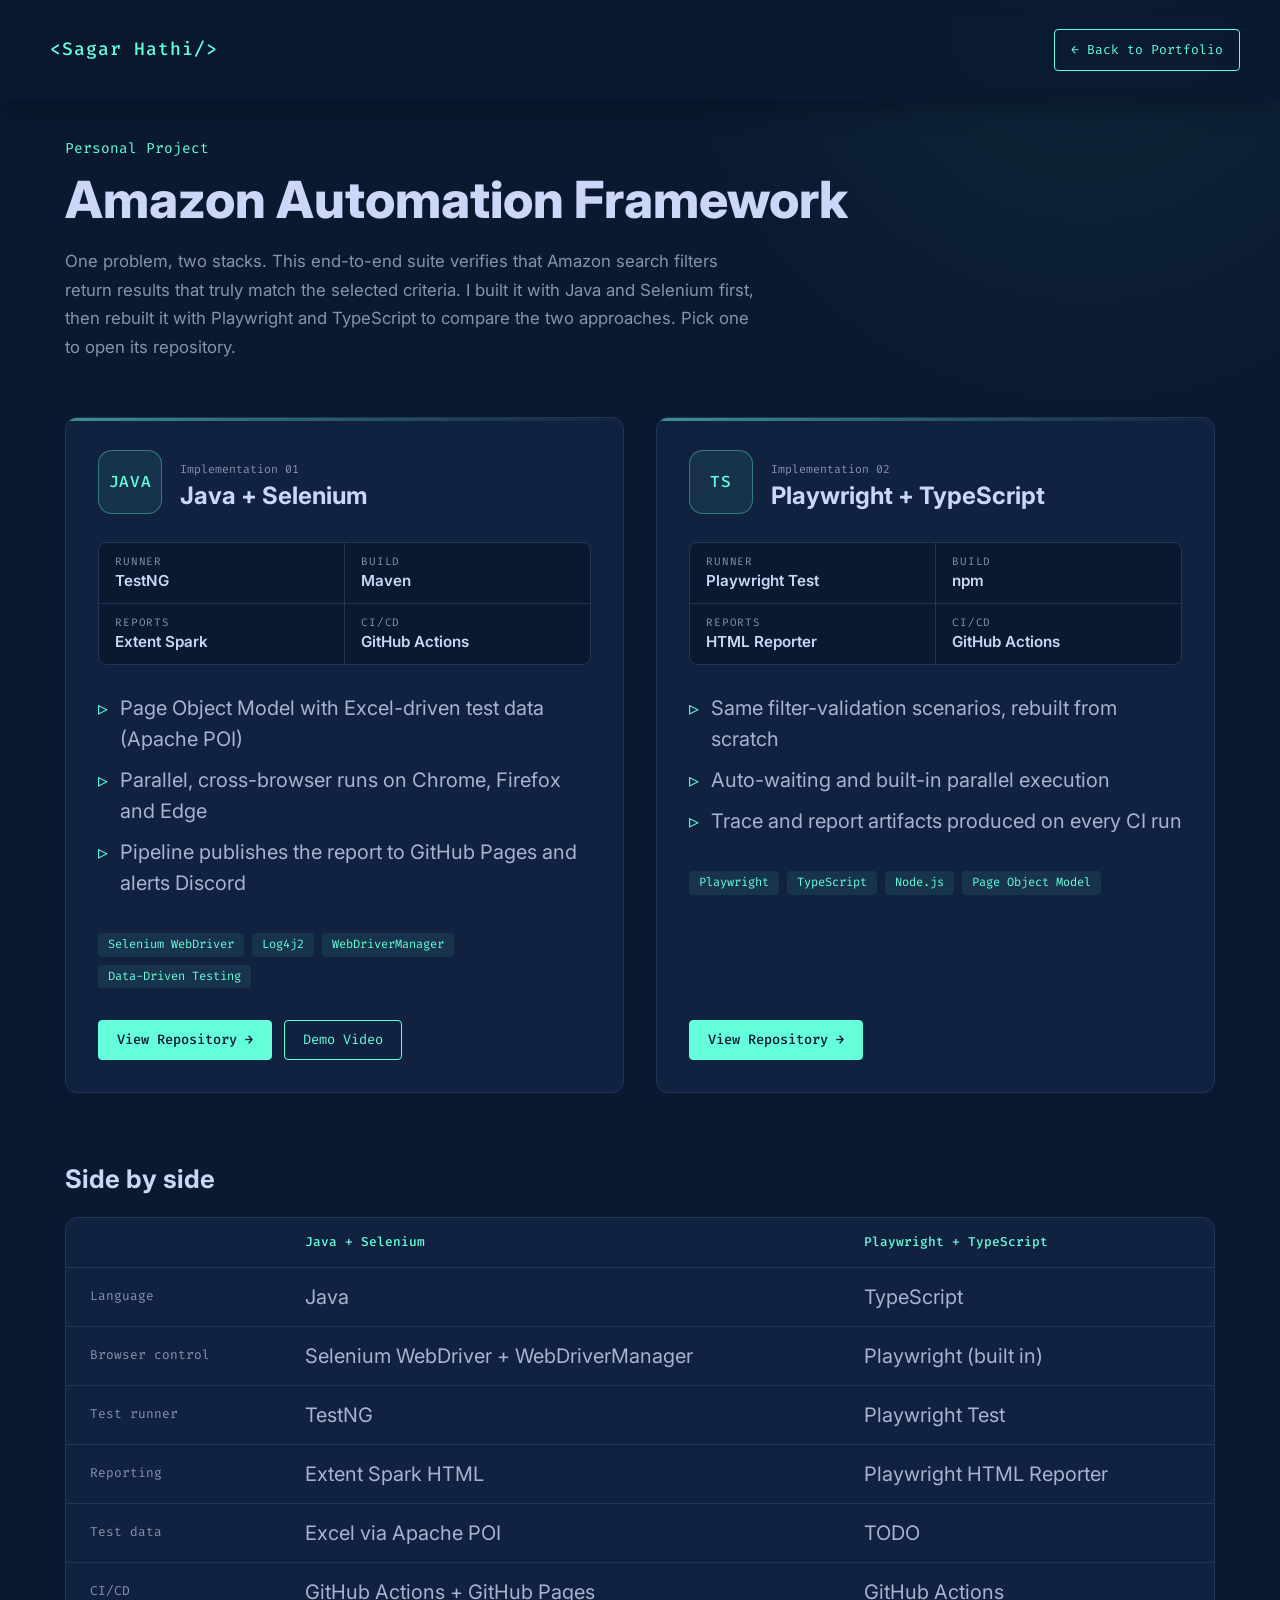
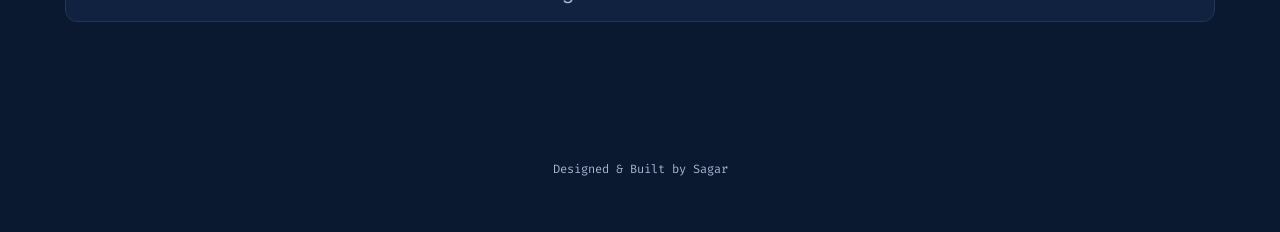
==== amazon-automation.html @ c09ab6c6 "adding project based info cards" ====
<!DOCTYPE html>
<html lang="en">

<head>
    <meta charset="UTF-8">
    <meta name="viewport" content="width=device-width, initial-scale=1.0">
    <meta name="description" content="Amazon filter E2E automation built twice: Java + Selenium and Playwright + TypeScript.">
    <title>Amazon Automation Framework | Sagar Hathi</title>
    <link rel="icon" type="image/svg+xml"
        href="data:image/svg+xml,%3Csvg xmlns='http://www.w3.org/2000/svg' viewBox='0 0 32 32'%3E%3Crect width='32' height='32' rx='6' fill='%230a192f'/%3E%3Ctext x='16' y='22' font-family='monospace' font-size='16' font-weight='700' fill='%2364ffda' text-anchor='middle'%3ESH%3C/text%3E%3C/svg%3E">
    <link rel="preconnect" href="https://fonts.googleapis.com">
    <link rel="preconnect" href="https://fonts.gstatic.com" crossorigin>
    <link
        href="https://fonts.googleapis.com/css2?family=Fira+Code:wght@300;400;500&family=Inter:wght@300;400;600;700;800&display=swap"
        rel="stylesheet">
    <link rel="stylesheet" href="style.css">
    <link rel="stylesheet" href="repo-compare.css">
</head>

<body>
    <header class="header">
        <nav class="navbar">
            <div class="logo">
                <a href="index.html">&lt;Sagar Hathi/&gt;</a>
            </div>
            <div class="nav-links">
                <a href="index.html#projects" class="resume-btn">&larr; Back to Portfolio</a>
            </div>
        </nav>
    </header>

    <main>
        <section class="section compare-hero">
            <div class="container">
                <p class="compare-eyebrow">Personal Project</p>
                <h1 class="compare-title">Amazon Automation Framework</h1>
                <p class="compare-lead">
                    One problem, two stacks. This end-to-end suite verifies that Amazon search filters return
                    results that truly match the selected criteria. I built it with Java and Selenium first, then
                    rebuilt it with Playwright and TypeScript to compare the two approaches. Pick one to open its
                    repository.
                </p>

                <div class="repo-grid">

                    <!-- Repo 1: Java -->
                    <article class="repo-card">
                        <div class="repo-card-head">
                            <span class="repo-mono">JAVA</span>
                            <div>
                                <span class="repo-badge">Implementation 01</span>
                                <h2 class="repo-name">Java + Selenium</h2>
                            </div>
                        </div>

                        <dl class="repo-facts">
                            <div><dt>Runner</dt><dd>TestNG</dd></div>
                            <div><dt>Build</dt><dd>Maven</dd></div>
                            <div><dt>Reports</dt><dd>Extent Spark</dd></div>
                            <div><dt>CI/CD</dt><dd>GitHub Actions</dd></div>
                        </dl>

                        <ul class="repo-points">
                            <li>Page Object Model with Excel-driven test data (Apache POI)</li>
                            <li>Parallel, cross-browser runs on Chrome, Firefox and Edge</li>
                            <li>Pipeline publishes the report to GitHub Pages and alerts Discord</li>
                        </ul>

                        <ul class="repo-tech">
                            <li>Selenium WebDriver</li>
                            <li>Log4j2</li>
                            <li>WebDriverManager</li>
                            <li>Data-Driven Testing</li>
                        </ul>

                        <div class="repo-actions">
                            <a class="repo-btn primary repo-link" target="_blank" rel="noopener noreferrer"
                                href="https://github.com/sagarjhathi/amazon-filter-e2e-automation">
                                View Repository <span aria-hidden="true">&rarr;</span>
                            </a>
                            <a class="repo-btn" target="_blank" rel="noopener noreferrer"
                                href="https://www.youtube.com/watch?v=KpBcAjqDjUI">Demo Video</a>
                        </div>
                    </article>

                    <!-- Repo 2: Playwright -->
                    <!-- TODO: confirm every fact on this card matches the real repo, and replace REPLACE-WITH-REPO-NAME in the button href -->
                    <article class="repo-card">
                        <div class="repo-card-head">
                            <span class="repo-mono">TS</span>
                            <div>
                                <span class="repo-badge">Implementation 02</span>
                                <h2 class="repo-name">Playwright + TypeScript</h2>
                            </div>
                        </div>

                        <dl class="repo-facts">
                            <div><dt>Runner</dt><dd>Playwright Test</dd></div>
                            <div><dt>Build</dt><dd>npm</dd></div>
                            <div><dt>Reports</dt><dd>HTML Reporter</dd></div>
                            <div><dt>CI/CD</dt><dd>GitHub Actions</dd></div>
                        </dl>

                        <ul class="repo-points">
                            <li>Same filter-validation scenarios, rebuilt from scratch</li>
                            <li>Auto-waiting and built-in parallel execution</li>
                            <li>Trace and report artifacts produced on every CI run</li>
                        </ul>

                        <ul class="repo-tech">
                            <li>Playwright</li>
                            <li>TypeScript</li>
                            <li>Node.js</li>
                            <li>Page Object Model</li>
                        </ul>

                        <div class="repo-actions">
                            <a class="repo-btn primary repo-link" target="_blank" rel="noopener noreferrer"
                                href="https://github.com/sagarjhathi/REPLACE-WITH-REPO-NAME">
                                View Repository <span aria-hidden="true">&rarr;</span>
                            </a>
                        </div>
                    </article>

                </div>

                <!-- Side-by-side comparison -->
                <h2 class="compare-subtitle">Side by side</h2>
                <div class="compare-table-wrap">
                    <table class="compare-table">
                        <thead>
                            <tr>
                                <th scope="col"></th>
                                <th scope="col">Java + Selenium</th>
                                <th scope="col">Playwright + TypeScript</th>
                            </tr>
                        </thead>
                        <tbody>
                            <tr><th scope="row">Language</th><td>Java</td><td>TypeScript</td></tr>
                            <tr><th scope="row">Browser control</th><td>Selenium WebDriver + WebDriverManager</td><td>Playwright (built in)</td></tr>
                            <tr><th scope="row">Test runner</th><td>TestNG</td><td>Playwright Test</td></tr>
                            <tr><th scope="row">Reporting</th><td>Extent Spark HTML</td><td>Playwright HTML Reporter</td></tr>
                            <!-- TODO: fill in the Playwright test-data approach -->
                            <tr><th scope="row">Test data</th><td>Excel via Apache POI</td><td>TODO</td></tr>
                            <tr><th scope="row">CI/CD</th><td>GitHub Actions + GitHub Pages</td><td>GitHub Actions</td></tr>
                        </tbody>
                    </table>
                </div>
            </div>
        </section>
    </main>

    <footer class="footer">
        <div class="footer-content">
            <p class="copyright">Designed &amp; Built by Sagar</p>
        </div>
    </footer>
</body>

</html>
---- style.css ----
:root {
    /* --- DARK THEME (Original) --- */
    --navy: #0a192f;
    --light-navy: #112240;
    --lightest-navy: #233554;
    --slate: #8892b0;
    --light-slate: #a8b2d1;
    --lightest-slate: #ccd6f6;
    --white: #e6f1ff;
    --green: #64ffda;

    /* --- WHITE THEME (Creative Clean) --- unused experiment, kept for reference
       Theory:
       - Backgrounds: Off-white (#f8f9fa) for main to reduce glare, Pure white (#ffffff) for cards to pop.
       - Text: Deep Navy/Slate (#334155, #1e293b) -> High contrast and professional, softer than pure black.
       - Accents: Teal (#0d9488) -> Vibrant, trustworthy, and matches the "creative" vibe.

       --navy: #f8f9fa;
       --light-navy: #ffffff;
       --lightest-navy: #e2e8f0;
       --slate: #64748b;
       --light-slate: #475569;
       --lightest-slate: #1e293b;
       --white: #0f172a;
       --green: #0d9488;
       --spotlight-rgb: 13, 148, 136;
       --card-glow-rgb: 13, 148, 136;
       --browser-header-bg: #e2e8f0;
    */

    /* Helper variables for RBGA usage */
    --shadow-rgb: 2, 12, 27;
    /* Dark Theme Shadow */
    --green-rgb: 100, 255, 218;
    /* Neon Green RGB */
    --nav-bg-alpha: 0.85;
    /* Dark Header Alpha */
    --nav-bg-rgb: 10, 25, 47;
    /* Dark Header RGB */

    /* Specific Component Restorations (100% Fidelity) */
    --spotlight-rgb: 29, 78, 216;
    /* Original Blue Spotlight */
    --card-glow-rgb: 255, 255, 255;
    /* Original White Glow */
    --browser-header-bg: #0f1c2e;
    /* Original Dark Browser Header */

    --font-sans: 'Inter', -apple-system, BlinkMacSystemFont, system-ui, sans-serif;
    --font-mono: 'Fira Code', 'Roboto Mono', monospace;

    --fz-xs: 13px;
    --fz-sm: 14px;
    --fz-md: 16px;
    --fz-lg: 18px;
    --fz-xl: 20px;
    --fz-xxl: 22px;
    --fz-heading: 32px;

    --border-radius: 4px;
    --nav-height: 100px;
    --nav-scroll-height: 70px;

    --transition: all 0.25s cubic-bezier(0.645, 0.045, 0.355, 1);
    --easing: cubic-bezier(0.645, 0.045, 0.355, 1);
}

/* Base Styles */
* {
    box-sizing: border-box;
    padding: 0;
    margin: 0;
}

html {
    scroll-behavior: smooth;
    width: 100%;
}

body {
    margin: 0;
    width: 100%;
    min-height: 100vh;
    overflow-x: hidden;
    background-color: var(--navy);
    color: var(--slate);
    font-family: var(--font-sans);
    font-size: var(--fz-xl);
    line-height: 1.3;
}

a {
    display: inline-block;
    text-decoration: none;
    text-decoration-skip-ink: auto;
    color: inherit;
    position: relative;
    transition: var(--transition);
}

a:hover {
    color: var(--green);
}

ul,
ol {
    list-style: none;
}

:focus-visible {
    outline: 2px solid var(--green);
    outline-offset: 3px;
    border-radius: 2px;
}

h1,
h2,
h3,
h4,
h5,
h6 {
    margin: 0 0 10px 0;
    font-weight: 600;
    color: var(--lightest-slate);
    line-height: 1.1;
}

p {
    margin: 0 0 15px 0;
}

/* Utilities */
.container {
    max-width: 1200px;
    margin: 0 auto;
    padding: 0 25px;
}

.small-container {
    max-width: 700px;
}

.section {
    padding: 100px 0;
    margin: 0 auto;
}

.scroll-progress {
    position: fixed;
    top: 0;
    left: 0;
    height: 3px;
    width: 0%;
    background: var(--green);
    z-index: 1100;
}

/* Header & Nav */
.header {
    position: fixed;
    top: 0;
    left: 0;
    width: 100%;
    height: var(--nav-height);
    background-color: rgba(var(--nav-bg-rgb), var(--nav-bg-alpha));
    backdrop-filter: blur(10px);
    z-index: 1000;
    transition: var(--transition);
    display: flex;
    align-items: center;
    padding: 0 40px;
    box-shadow: 0 10px 30px -10px rgba(var(--shadow-rgb), 0.7);
}

.header.scrolled-down {
    transform: translateY(-100%);
}

.header.scrolled-up {
    transform: translateY(0);
    height: var(--nav-scroll-height);
    box-shadow: 0 10px 30px -10px rgba(var(--shadow-rgb), 0.7);
}

.navbar {
    display: flex;
    justify-content: space-between;
    align-items: center;
    width: 100%;
}

.logo a {
    color: var(--green);
    font-family: var(--font-mono);
    font-size: 18px;
    font-weight: 500;
    letter-spacing: 1px;
    padding: 10px;
    /* Removed border and background for subtle look */
}

.logo a:hover {
    /* Subtle hover effect */
    color: var(--green);
}

.nav-links {
    display: flex;
    align-items: center;
}

.nav-links ol {
    display: flex;
    gap: 30px;
}

.nav-links a {
    font-family: var(--font-mono);
    font-size: 13px;
    color: var(--lightest-slate);
}

.nav-links a:hover {
    color: var(--green);
}

.nav-links a.active {
    color: var(--green);
}

.resume-btn {
    margin-left: 30px;
    color: var(--green) !important;
    border: 1px solid var(--green);
    padding: 0.75rem 1rem;
    border-radius: var(--border-radius);
    font-family: var(--font-mono);
    font-size: 13px;
}

.resume-btn:hover {
    background-color: rgba(var(--green-rgb), 0.1);
}

.hamburger {
    display: none;
    cursor: pointer;
}

.bar {
    width: 25px;
    height: 3px;
    background-color: var(--green);
    margin: 5px 0;
    transition: 0.3s;
}

/* Hero Section */
.hero-section {
    display: flex;
    justify-content: center;
    align-items: flex-start;
    flex-direction: column;
    min-height: 100vh;
    padding: 0;
    max-width: 1000px;
    margin: 0 auto;
}

.hero-section>.container {
    width: 100%;
}

.hero-intro {
    font-family: var(--font-mono);
    color: var(--green);
    font-size: 16px;
    margin-bottom: 20px;
}

.hero-title {
    font-size: clamp(40px, 8vw, 80px);
    font-weight: 600;
    color: var(--lightest-slate);
    line-height: 1.1;
    margin: 0;
}

.hero-subtitle {
    font-size: clamp(40px, 8vw, 80px);
    font-weight: 600;
    color: var(--slate);
    line-height: 1.1;
    margin: 10px 0 0 0;
}

.hero-intro .type-text {
    display: inline-block;
    overflow: hidden;
    white-space: nowrap;
    vertical-align: bottom;
    max-width: 100%;
    border-right: 2px solid var(--green);
    width: 0;
}

.hero-intro.visible .type-text {
    animation:
        typing 1s steps(15, end) 0.2s forwards,
        blink-caret 0.75s step-end infinite;
}

@keyframes typing {
    from {
        width: 0;
    }

    to {
        width: 15ch;
    }
}

@keyframes blink-caret {

    from,
    to {
        border-color: transparent;
    }

    50% {
        border-color: var(--green);
    }
}

.hero-desc {
    margin-top: 20px;
    max-width: 500px;
    font-size: 20px;
}

.hero-buttons {
    display: flex;
    gap: 20px;
    margin-top: 50px;
}

.social-btn {
    display: flex;
    align-items: center;
    gap: 10px;
    color: var(--green);
    background-color: transparent;
    border: 1px solid var(--green);
    border-radius: var(--border-radius);
    padding: 0.75rem 1.25rem;
    font-size: 14px;
    font-family: var(--font-mono);
    line-height: 1;
    text-decoration: none;
    cursor: pointer;
    transition: var(--transition);
}

.social-btn:hover {
    background-color: rgba(var(--green-rgb), 0.1);
    transform: translateY(-3px);
}

.social-btn svg {
    width: 18px;
    height: 18px;
}

/* Make them stack/adjust on mobile if needed */
@media (max-width: 480px) {
    .hero-buttons {
        flex-direction: column;
        width: 100%;
    }

    .social-btn {
        justify-content: center;
    }
}

/* Shared Components */
.section-title {
    display: flex;
    align-items: center;
    width: 100%;
    font-size: clamp(26px, 5vw, 32px);
    white-space: nowrap;
    margin-bottom: 40px;
    color: var(--lightest-slate);
}

.section-title::after {
    content: "";
    display: block;
    width: 300px;
    height: 1px;
    background-color: var(--lightest-navy);
    margin-left: 20px;
}

/* About Section */
.about-content {
    display: flex;
    gap: 50px;
}

.about-text {
    flex: 3;
    font-size: 18px;
}

.about-text p {
    margin-bottom: 15px;
}

.about-text a {
    color: var(--green);
}

/* Skills Section */
.skills-grid {
    display: grid;
    grid-template-columns: repeat(4, 1fr);
    gap: 80px;
}

.skill-category h4 {
    color: var(--lightest-slate);
    margin-bottom: 20px;
    font-size: 22px;
}

.skill-category ul {
    list-style: none;
}

.skill-category li {
    font-family: var(--font-mono);
    font-size: 16px;
    color: var(--slate);
    margin-bottom: 20px;
    position: relative;
    padding-left: 20px;
}

.skill-category li::before {
    content: "▹";
    position: absolute;
    left: 0;
    color: var(--green);
}

/* Experience Section */
.timeline {
    border-left: 2px solid var(--lightest-navy);
    padding-left: 40px;
}

.timeline-item {
    position: relative;
    margin-bottom: 60px;
}

.timeline-item::before {
    content: "";
    position: absolute;
    left: -48px;
    top: 5px;
    width: 14px;
    height: 14px;
    border-radius: 50%;
    background-color: var(--navy);
    border: 2px solid var(--green);
}

.timeline-header {
    margin-bottom: 15px;
}

.timeline-date {
    font-family: var(--font-mono);
    font-size: 13px;
    color: var(--light-slate);
    margin-bottom: 5px;
    display: block;
}

.role {
    font-size: 22px;
    font-weight: 500;
}

.company {
    color: var(--green);
}

.job-desc {
    font-size: 18px;
}

.job-desc li {
    position: relative;
    padding-left: 20px;
    margin-bottom: 10px;
}

.job-desc li::before {
    content: "▹";
    position: absolute;
    left: 0;
    color: var(--green);
}

/* Projects Section */
.projects-grid-old {
    /* Renaming old one to avoid conflict, though we are replacing logic below */
    display: grid;
    grid-template-columns: repeat(auto-fill, minmax(300px, 1fr));
    gap: 15px;
    margin-top: 50px;
}

.project-card {
    background-color: var(--light-navy);
    padding: 2rem 1.75rem;
    border-radius: var(--border-radius);
    transition: var(--transition);
    cursor: default;
    height: 100%;
    display: flex;
    flex-direction: column;
}

.project-card:hover {
    transform: translateY(-7px);
}

.project-header {
    display: flex;
    justify-content: space-between;
    align-items: flex-start;
    margin-bottom: 30px;
}

.folder-icon {
    color: var(--green);
}

.project-links {
    display: flex;
    gap: 20px;
    color: var(--slate);
}

.project-links a:hover {
    color: var(--green);
}

.project-title {
    color: var(--lightest-slate);
    font-size: 22px;
    margin-bottom: 10px;
}

.project-desc {
    color: var(--light-slate);
    font-size: 17px;
    flex-grow: 1;
    margin-bottom: 20px;
}

.project-tech-list {
    display: flex;
    flex-wrap: wrap;
    gap: 15px;
    font-family: var(--font-mono);
    font-size: 12px;
    color: var(--slate);
}

/* Contact Section */
#contact {
    padding-bottom: 30px;
}

.text-center {
    text-align: center;
}

.center-title {
    justify-content: center;
}

.center-title::after {
    display: none;
}

.big-heading {
    text-align: center;
    font-size: clamp(40px, 5vw, 60px);
    margin-bottom: 20px;
    color: var(--lightest-slate);
}

.big-btn {
    margin-top: 30px;
}

/* Footer */
.footer {
    padding: 40px 20px 40px;
    background-color: var(--navy);
    /* Ensure seamless blend */
    text-align: center;
    color: var(--slate);
}

.footer-content {
    max-width: 600px;
    margin: 0 auto;
    display: flex;
    flex-direction: column;
    align-items: center;
}

.footer-text {
    font-family: var(--font-sans);
    font-size: 18px;
    line-height: 1.6;
    color: var(--slate);
    margin-bottom: 20px;
}

.footer-text:nth-of-type(2) {
    margin-bottom: 40px;
}

.footer-cta {
    display: inline-block;
    color: var(--green);
    background-color: transparent;
    border: 1px solid var(--green);
    border-radius: var(--border-radius);
    padding: 1rem 1.75rem;
    font-size: 14px;
    font-family: var(--font-mono);
    line-height: 1;
    text-decoration: none;
    cursor: pointer;
    transition: var(--transition);
    margin-bottom: 60px;
}

.footer-cta:hover {
    background-color: rgba(var(--green-rgb), 0.1);
    transform: translateY(-3px);
}

.copyright {
    font-family: var(--font-mono);
    font-size: 12px;
    color: var(--light-slate);
    margin-top: auto;
}

.social-links-footer {
    display: none;
}

/* Animations */
.fade-in-up {
    opacity: 0;
    transform: translateY(20px);
    transition: opacity 0.6s ease-out, transform 0.6s ease-out;
}

.fade-in-up.visible {
    opacity: 1;
    transform: translateY(0);
}

.delay-1 {
    transition-delay: 0.1s;
}

.delay-2 {
    transition-delay: 0.2s;
}

.delay-3 {
    transition-delay: 0.3s;
}

.delay-4 {
    transition-delay: 0.4s;
}

/* Responsive */
@media (max-width: 1080px) {
    .container {
        padding: 0 50px;
    }
}

@media (max-width: 768px) {
    .container {
        padding: 0 25px;
    }

    .nav-links,
    .resume-btn {
        display: none;
    }

    .hamburger {
        display: block;
    }

    .about-content {
        flex-direction: column;
    }

    .skills-grid {
        grid-template-columns: 1fr;
    }

    /* Mobile Menu (To be implemented with JS) */
    .nav-active .nav-links {
        display: flex;
        flex-direction: column;
        justify-content: center;
        position: fixed;
        top: 0;
        right: 0;
        height: 100vh;
        width: 75vw;
        background-color: var(--light-navy);
        z-index: 99;
        box-shadow: -10px 0px 30px -15px rgba(var(--shadow-rgb), 0.7);
        padding: 50px;
    }

    .nav-active .nav-links ol {
        flex-direction: column;
        height: auto;
        gap: 20px;
        margin-bottom: 40px;
    }

    .nav-active .resume-btn {
        display: block;
        margin: 0;
    }

    .social-links-footer {
        display: flex;
        justify-content: center;
        gap: 20px;
        margin-bottom: 20px;
        color: var(--slate);
    }

    .social-links-footer a:hover {
        color: var(--green);
    }

    .section-title::after {
        width: 100px;
    }
}

/* ... Existing Styles ... */

/* --- NEW: Spotlight Effect --- */
:root {
    /* Add this to existing variables */
    --cursor-x: 0px;
    --cursor-y: 0px;
}

/* The Spotlight Overlay */
/* We will use a pseudo-element on the body or a fixed div to create the flashlight effect across the whole page */
.spotlight-overlay {
    position: fixed;
    top: 0;
    left: 0;
    width: 100vw;
    height: 100vh;
    pointer-events: none;
    z-index: 9999;
    background: radial-gradient(600px circle at var(--cursor-x) var(--cursor-y),
            rgba(var(--spotlight-rgb), 0.15),
            transparent 80%);
    opacity: 0;
    transition: opacity 0.5s ease;
}

/* Card Glow Effect - Makes borders/bg light up when spotlight is near */
.project-card {
    position: relative;
    /* overflow: hidden; Removed or else the glow might be cut off, keeping it simple for now */
    z-index: 1;
}

/* Optional: detailed border glow for cards using the same coordinate system */
.project-card::before {
    content: "";
    position: absolute;
    top: 0;
    left: 0;
    right: 0;
    bottom: 0;
    border-radius: var(--border-radius);
    padding: 1px;
    /* The border width */
    background: radial-gradient(800px circle at var(--cursor-x) var(--cursor-y),
            rgba(var(--card-glow-rgb), 0.4),
            transparent 40%);
    -webkit-mask:
        linear-gradient(#fff 0 0) content-box,
        linear-gradient(#fff 0 0);
    mask:
        linear-gradient(#fff 0 0) content-box,
        linear-gradient(#fff 0 0);
    -webkit-mask-composite: xor;
    mask-composite: exclude;
    pointer-events: none;
    opacity: 0;
    /* JS will toggle this */
    transition: opacity 0.5s ease;
}

/* --- NEW: Featured Project Layout --- */

.projects-grid {
    display: flex;
    flex-direction: column;
    gap: 100px;
    margin-top: 50px;
}

.featured-project {
    display: grid;
    grid-template-columns: 1fr 1fr;
    gap: 40px;
    align-items: start;
}

/* 1. Visual Side (Video/Browser) */
.project-visual {
    position: relative;
    z-index: 10;
    width: 100%;
}

/* Browser Frame */
.browser-frame {
    background: var(--light-navy);
    border-radius: 8px;
    box-shadow: 0 20px 50px -15px rgba(var(--shadow-rgb), 0.7);
    overflow: hidden;
    transition: var(--transition);
    border: 1px solid var(--lightest-navy);
}

.featured-project:hover .browser-frame {
    transform: translateY(-6px);
    border-color: var(--green);
    box-shadow: 0 25px 60px -15px rgba(var(--shadow-rgb), 0.85), 0 0 0 1px rgba(var(--green-rgb), 0.25);
}

.browser-header {
    height: 30px;
    background: var(--browser-header-bg);
    display: flex;
    align-items: center;
    padding-left: 15px;
    gap: 8px;
    border-bottom: 1px solid var(--lightest-navy);
}

.dot {
    width: 10px;
    height: 10px;
    border-radius: 50%;
}

.dot.red {
    background: #ff5f56;
}

.dot.yellow {
    background: #ffbd2e;
}

.dot.green {
    background: #27c93f;
}

.video-wrapper {
    position: relative;
    padding-bottom: 56.25%;
    /* 16:9 Aspect Ratio */
    height: 0;
    overflow: hidden;
    background: black;
}

.video-wrapper iframe {
    position: absolute;
    top: 0;
    left: 0;
    width: 100%;
    height: 100%;
    border: 0;
}

/* 2. Content Side */
.project-content {
    display: flex;
    flex-direction: column;
    z-index: 20;
    text-align: left;
    /* Strict left alignment */
}

.featured-label {
    font-family: var(--font-mono);
    color: var(--green);
    font-size: 13px;
    margin-bottom: 10px;
}

.featured-title {
    color: var(--lightest-slate);
    font-size: 28px;
    margin-bottom: 20px;
}

.featured-title a:hover {
    color: var(--green);
}

.featured-desc {
    background-color: var(--light-navy);
    color: var(--light-slate);
    padding: 25px;
    border-radius: var(--border-radius);
    font-size: 16px;
    box-shadow: 0 10px 30px -15px rgba(2, 12, 27, 0.7);
    margin-bottom: 20px;
    line-height: 1.6;
}

.featured-tech-list {
    display: flex;
    flex-wrap: wrap;
    gap: 20px;
    font-family: var(--font-mono);
    font-size: 13px;
    color: var(--light-slate);
    margin-bottom: 25px;
}

.featured-links {
    display: flex;
    align-items: center;
    gap: 20px;
    color: var(--lightest-slate);
}

.featured-links a {
    display: flex;
    align-items: center;
    gap: 8px;
    font-family: var(--font-mono);
    font-size: 14px;
    font-weight: 500;
}

.featured-links a svg {
    width: 20px;
    height: 20px;
}

/* Social Side Bar */
.social-sidebar {
    position: fixed;
    bottom: 0;
    left: 40px;
    z-index: 100;
    display: flex;
    flex-direction: column;
    align-items: center;
    gap: 20px;
}

.social-list {
    display: flex;
    flex-direction: column;
    gap: 20px;
}

.social-list a {
    color: var(--light-slate);
    transition: var(--transition);
}

.social-list a:hover {
    color: var(--green);
    transform: translateY(-3px);
}

.sf-line {
    width: 1px;
    height: 90px;
    background-color: var(--light-slate);
    margin-top: 20px;
}

/* Responsive */
@media (max-width: 900px) {
    .social-sidebar {
        display: none;
        /* Hide on mobile/tablet */
    }

    .project-content {
        padding: 0;
    }

    .featured-project {
        display: flex;
        flex-direction: column;
        gap: 30px;
    }

    /* On mobile, usually we want Visual (Screenshot/Video) First */
    .project-visual {
        order: -1;
    }

    .project-content {
        padding: 0;
    }

    .featured-desc {
        background-color: transparent;
        padding: 0;
        box-shadow: none;
    }

    .about-content {
    max-width: 900px;
    margin: 0 auto;
}

/* About Section */
.about-content {
    max-width: 850px;      /* controls wrapping */
    margin: 0 auto;        /* moves block to center */
}

.about-text {
    max-width: 850px;
    line-height: 1.8;
}

.about-text p {
    max-width: 850px;
}

/* Bullet list */
.about-text ul {
    max-width: 850px;
    padding-left: 25px;
    margin-top: 20px;
}

.about-text li {
    margin-bottom: 18px;
}

.about-content {
    max-width: 750px;
    margin: 0 auto;
}

.about-text {
    line-height: 1.8;
}

.about-text ul {
    padding-left: 25px;
}

.about-text li {
    margin-bottom: 16px;
}
}
---- repo-compare.css ----
/* Repo comparison page (amazon-automation.html) */

.compare-hero {
    padding-top: 140px;
    background: radial-gradient(700px circle at 85% 0%, rgba(100, 255, 218, 0.06), transparent 60%);
}

.compare-eyebrow {
    font-family: 'Fira Code', monospace;
    color: var(--green);
    font-size: 0.9rem;
    margin-bottom: 12px;
}

.compare-title {
    color: var(--lightest-slate);
    font-size: clamp(2rem, 5vw, 3.2rem);
    font-weight: 800;
    margin-bottom: 20px;
}

.compare-lead {
    color: var(--slate);
    max-width: 700px;
    font-size: 1.05rem;
    line-height: 1.7;
    margin-bottom: 56px;
}

.repo-grid {
    display: grid;
    grid-template-columns: repeat(2, 1fr);
    gap: 32px;
}

/* ---------- Card ---------- */
.repo-card {
    position: relative;
    display: flex;
    flex-direction: column;
    background: var(--light-navy);
    border: 1px solid var(--lightest-navy);
    border-radius: 12px;
    padding: 32px;
    overflow: hidden;
    opacity: 0;
    animation: repo-rise 0.6s ease forwards;
    transition: transform 0.25s ease, border-color 0.25s ease, box-shadow 0.25s ease;
}

.repo-card:nth-child(2) {
    animation-delay: 0.12s;
}

.repo-card::before {
    content: "";
    position: absolute;
    top: 0;
    left: 0;
    right: 0;
    height: 3px;
    background: linear-gradient(90deg, var(--green), transparent);
    opacity: 0.5;
    transition: opacity 0.25s ease;
}

.repo-card:hover {
    transform: translateY(-6px);
    border-color: var(--green);
    box-shadow: 0 20px 44px -22px rgba(2, 12, 27, 0.95);
}

.repo-card:hover::before {
    opacity: 1;
}

@keyframes repo-rise {
    from {
        opacity: 0;
        transform: translateY(18px);
    }

    to {
        opacity: 1;
        transform: none;
    }
}

@media (prefers-reduced-motion: reduce) {
    .repo-card {
        animation: none;
        opacity: 1;
    }
}

.repo-card-head {
    display: flex;
    align-items: center;
    gap: 18px;
    margin-bottom: 28px;
}

.repo-mono {
    flex: none;
    display: grid;
    place-items: center;
    width: 64px;
    height: 64px;
    border-radius: 14px;
    background: rgba(100, 255, 218, 0.08);
    border: 1px solid rgba(100, 255, 218, 0.35);
    color: var(--green);
    font-family: 'Fira Code', monospace;
    font-size: 1rem;
    font-weight: 500;
    letter-spacing: 0.04em;
}

.repo-badge {
    display: inline-block;
    font-family: 'Fira Code', monospace;
    font-size: 0.72rem;
    color: var(--slate);
    margin-bottom: 4px;
}

.repo-name {
    color: var(--lightest-slate);
    font-size: 1.5rem;
    font-weight: 700;
    line-height: 1.2;
    margin: 0;
}

/* quick facts */
.repo-facts {
    display: grid;
    grid-template-columns: repeat(2, 1fr);
    gap: 1px;
    margin: 0 0 28px;
    background: var(--lightest-navy);
    border: 1px solid var(--lightest-navy);
    border-radius: 8px;
    overflow: hidden;
}

.repo-facts div {
    background: var(--navy);
    padding: 12px 16px;
}

.repo-facts dt {
    font-family: 'Fira Code', monospace;
    font-size: 0.68rem;
    text-transform: uppercase;
    letter-spacing: 0.08em;
    color: var(--slate);
    margin-bottom: 2px;
}

.repo-facts dd {
    margin: 0;
    color: var(--lightest-slate);
    font-weight: 600;
    font-size: 0.95rem;
}

/* highlights */
.repo-points {
    list-style: none;
    margin: 0 0 24px;
    padding: 0;
}

.repo-points li {
    position: relative;
    padding-left: 22px;
    margin-bottom: 10px;
    color: var(--light-slate);
    line-height: 1.55;
}

.repo-points li::before {
    content: "\25B9";
    position: absolute;
    left: 0;
    color: var(--green);
}

.repo-tech {
    list-style: none;
    display: flex;
    flex-wrap: wrap;
    gap: 8px;
    margin: 0 0 32px;
    padding: 0;
}

.repo-tech li {
    font-family: 'Fira Code', monospace;
    font-size: 0.75rem;
    color: var(--green);
    background: rgba(100, 255, 218, 0.08);
    border-radius: 4px;
    padding: 4px 10px;
}

/* ---------- Actions + whole-card link ---------- */
.repo-actions {
    display: flex;
    flex-wrap: wrap;
    gap: 12px;
    margin-top: auto;
}

.repo-btn {
    display: inline-flex;
    align-items: center;
    gap: 8px;
    font-family: 'Fira Code', monospace;
    font-size: 0.85rem;
    color: var(--green);
    border: 1px solid var(--green);
    border-radius: 4px;
    padding: 10px 18px;
    text-decoration: none;
    transition: background 0.2s ease;
}

.repo-btn:hover {
    background: rgba(100, 255, 218, 0.1);
}

.repo-btn.primary {
    background: var(--green);
    color: var(--navy);
    font-weight: 500;
}

.repo-btn.primary span {
    transition: transform 0.2s ease;
}

.repo-card:hover .repo-btn.primary span {
    transform: translateX(4px);
}

/* the primary button's ::after stretches over the whole card */
.repo-link::after {
    content: "";
    position: absolute;
    inset: 0;
    z-index: 1;
}

.repo-link:focus-visible {
    outline: none;
}

.repo-link:focus-visible::after {
    outline: 2px solid var(--green);
    outline-offset: -2px;
    border-radius: 12px;
}

/* secondary links stay clickable above the overlay */
.repo-actions .repo-btn:not(.repo-link) {
    position: relative;
    z-index: 2;
}

/* ---------- Comparison table ---------- */
.compare-subtitle {
    color: var(--lightest-slate);
    font-size: 1.6rem;
    font-weight: 700;
    margin: 72px 0 24px;
}

.compare-table-wrap {
    overflow-x: auto;
    border: 1px solid var(--lightest-navy);
    border-radius: 12px;
    background: var(--light-navy);
}

.compare-table {
    width: 100%;
    border-collapse: collapse;
    text-align: left;
}

.compare-table th,
.compare-table td {
    padding: 16px 24px;
    border-top: 1px solid var(--lightest-navy);
    color: var(--light-slate);
}

.compare-table thead th {
    border-top: 0;
    color: var(--green);
    font-family: 'Fira Code', monospace;
    font-size: 0.8rem;
    font-weight: 500;
}

.compare-table tbody th {
    color: var(--slate);
    font-family: 'Fira Code', monospace;
    font-size: 0.8rem;
    font-weight: 400;
    white-space: nowrap;
}

.compare-table tbody tr:hover td,
.compare-table tbody tr:hover th {
    background: rgba(100, 255, 218, 0.04);
}

@media (max-width: 800px) {
    .compare-hero {
        padding-top: 110px;
    }

    .repo-grid {
        grid-template-columns: 1fr;
    }

    .repo-card {
        padding: 24px;
    }

    .compare-table th,
    .compare-table td {
        padding: 12px 14px;
    }
}
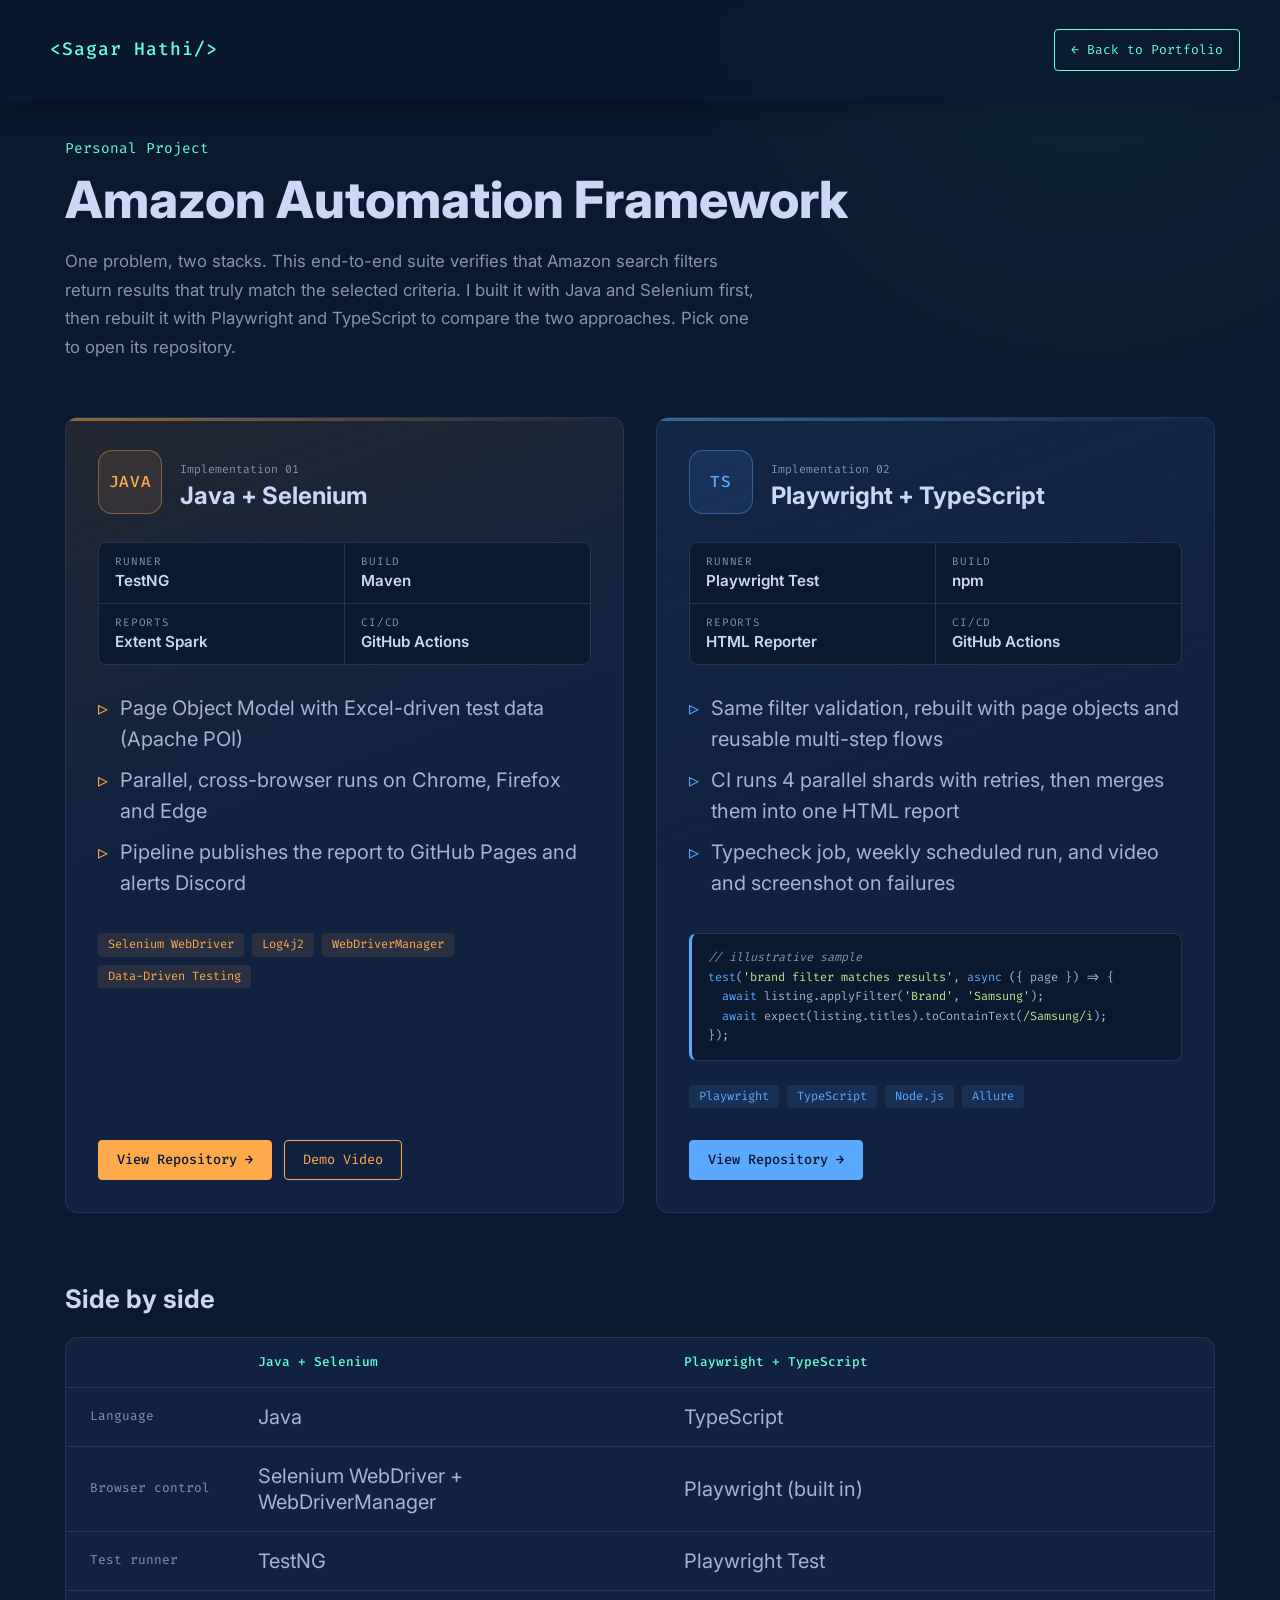
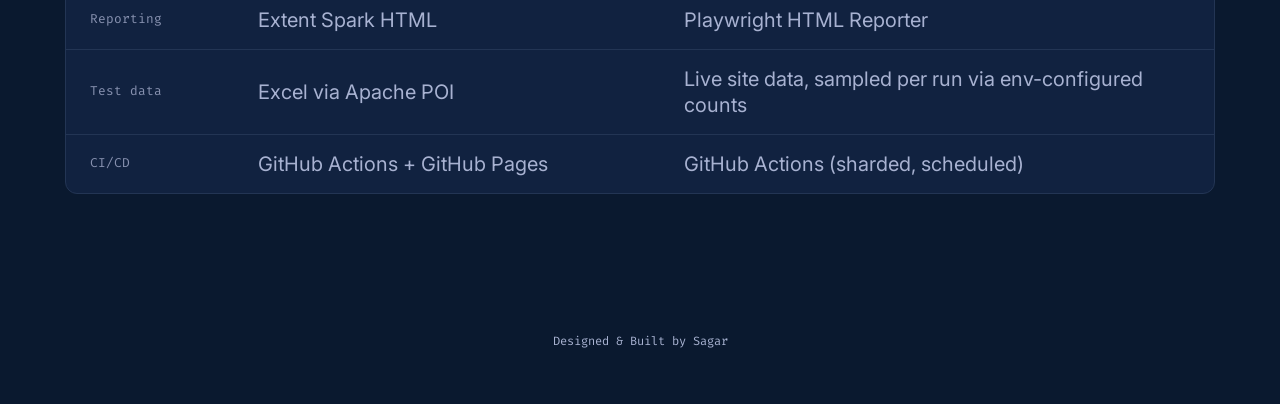
==== commit 6877d194: "making project card changes" ====
--- a/amazon-automation.html
+++ b/amazon-automation.html
@@ -44,7 +44,7 @@
                 <div class="repo-grid">
 
                     <!-- Repo 1: Java -->
-                    <article class="repo-card">
+                    <article class="repo-card repo-card--java" id="java">
                         <div class="repo-card-head">
                             <span class="repo-mono">JAVA</span>
                             <div>
@@ -84,8 +84,7 @@
                     </article>
 
                     <!-- Repo 2: Playwright -->
-                    <!-- TODO: confirm every fact on this card matches the real repo, and replace REPLACE-WITH-REPO-NAME in the button href -->
-                    <article class="repo-card">
+                    <article class="repo-card repo-card--ts" id="playwright">
                         <div class="repo-card-head">
                             <span class="repo-mono">TS</span>
                             <div>
@@ -102,21 +101,27 @@
                         </dl>
 
                         <ul class="repo-points">
-                            <li>Same filter-validation scenarios, rebuilt from scratch</li>
-                            <li>Auto-waiting and built-in parallel execution</li>
-                            <li>Trace and report artifacts produced on every CI run</li>
+                            <li>Same filter validation, rebuilt with page objects and reusable multi-step flows</li>
+                            <li>CI runs 4 parallel shards with retries, then merges them into one HTML report</li>
+                            <li>Typecheck job, weekly scheduled run, and video and screenshot on failures</li>
                         </ul>
+
+                        <pre class="repo-code" aria-label="Illustrative code sample"><code><span class="c">// illustrative sample</span>
+<span class="k">test</span>(<span class="s">'brand filter matches results'</span>, <span class="k">async</span> ({ page }) =&gt; {
+  <span class="k">await</span> listing.applyFilter(<span class="s">'Brand'</span>, <span class="s">'Samsung'</span>);
+  <span class="k">await</span> expect(listing.titles).toContainText(<span class="s">/Samsung/i</span>);
+});</code></pre>
 
                         <ul class="repo-tech">
                             <li>Playwright</li>
                             <li>TypeScript</li>
                             <li>Node.js</li>
-                            <li>Page Object Model</li>
+                            <li>Allure</li>
                         </ul>
 
                         <div class="repo-actions">
                             <a class="repo-btn primary repo-link" target="_blank" rel="noopener noreferrer"
-                                href="https://github.com/sagarjhathi/REPLACE-WITH-REPO-NAME">
+                                href="https://github.com/sagarjhathi/amazon-e2e-filter-automation-play">
                                 View Repository <span aria-hidden="true">&rarr;</span>
                             </a>
                         </div>
@@ -140,9 +145,8 @@
                             <tr><th scope="row">Browser control</th><td>Selenium WebDriver + WebDriverManager</td><td>Playwright (built in)</td></tr>
                             <tr><th scope="row">Test runner</th><td>TestNG</td><td>Playwright Test</td></tr>
                             <tr><th scope="row">Reporting</th><td>Extent Spark HTML</td><td>Playwright HTML Reporter</td></tr>
-                            <!-- TODO: fill in the Playwright test-data approach -->
-                            <tr><th scope="row">Test data</th><td>Excel via Apache POI</td><td>TODO</td></tr>
-                            <tr><th scope="row">CI/CD</th><td>GitHub Actions + GitHub Pages</td><td>GitHub Actions</td></tr>
+                            <tr><th scope="row">Test data</th><td>Excel via Apache POI</td><td>Live site data, sampled per run via env-configured counts</td></tr>
+                            <tr><th scope="row">CI/CD</th><td>GitHub Actions + GitHub Pages</td><td>GitHub Actions (sharded, scheduled)</td></tr>
                         </tbody>
                     </table>
                 </div>
--- a/style.css
+++ b/style.css
@@ -1102,4 +1102,39 @@
 .about-text li {
     margin-bottom: 16px;
 }
-}+}
+
+/* Playwright card: facts panel in place of a video */
+.facts-panel {
+    margin: 0;
+    padding: 8px 22px;
+    display: flex;
+    flex-direction: column;
+    justify-content: center;
+    aspect-ratio: 16 / 9;
+    font-family: var(--font-mono);
+}
+
+.facts-panel div {
+    display: flex;
+    justify-content: space-between;
+    gap: 16px;
+    padding: 9px 0;
+    border-bottom: 1px dashed var(--lightest-navy);
+}
+
+.facts-panel div:last-child {
+    border-bottom: 0;
+}
+
+.facts-panel dt {
+    color: var(--slate);
+    font-size: 12px;
+}
+
+.facts-panel dd {
+    margin: 0;
+    color: var(--green);
+    font-size: 12px;
+    text-align: right;
+}
--- a/repo-compare.css
+++ b/repo-compare.css
@@ -336,3 +336,109 @@
         padding: 12px 14px;
     }
 }
+
+/* ---------- Per-stack accents + code preview ---------- */
+.repo-card--java {
+    --accent: #ffa94d;
+    --accent-soft: rgba(255, 169, 77, 0.1);
+    --accent-line: rgba(255, 169, 77, 0.4);
+}
+
+.repo-card--ts {
+    --accent: #5aa9ff;
+    --accent-soft: rgba(90, 169, 255, 0.1);
+    --accent-line: rgba(90, 169, 255, 0.4);
+}
+
+.repo-card--java,
+.repo-card--ts {
+    background: linear-gradient(160deg, var(--accent-soft) 0%, var(--light-navy) 45%);
+}
+
+.repo-card--java::before,
+.repo-card--ts::before {
+    background: linear-gradient(90deg, var(--accent), transparent);
+}
+
+.repo-card--java:hover,
+.repo-card--ts:hover {
+    border-color: var(--accent);
+}
+
+.repo-card--java .repo-mono,
+.repo-card--ts .repo-mono {
+    background: var(--accent-soft);
+    border-color: var(--accent-line);
+    color: var(--accent);
+}
+
+.repo-card--java .repo-points li::before,
+.repo-card--ts .repo-points li::before,
+.repo-card--java .repo-tech li,
+.repo-card--ts .repo-tech li {
+    color: var(--accent);
+}
+
+.repo-card--java .repo-tech li,
+.repo-card--ts .repo-tech li {
+    background: var(--accent-soft);
+}
+
+.repo-card--java .repo-btn,
+.repo-card--ts .repo-btn {
+    color: var(--accent);
+    border-color: var(--accent);
+}
+
+.repo-card--java .repo-btn:hover,
+.repo-card--ts .repo-btn:hover {
+    background: var(--accent-soft);
+}
+
+.repo-card--java .repo-btn.primary,
+.repo-card--ts .repo-btn.primary {
+    background: var(--accent);
+    color: var(--navy);
+}
+
+.repo-card--java .repo-link:focus-visible::after,
+.repo-card--ts .repo-link:focus-visible::after {
+    outline-color: var(--accent);
+}
+
+.repo-code {
+    margin: 0 0 24px;
+    padding: 14px 16px;
+    background: var(--navy);
+    border: 1px solid var(--lightest-navy);
+    border-left: 3px solid var(--accent, var(--green));
+    border-radius: 8px;
+    overflow-x: auto;
+    font-family: 'Fira Code', monospace;
+    font-size: 0.74rem;
+    line-height: 1.65;
+    color: var(--light-slate);
+}
+
+.repo-code code {
+    font: inherit;
+    white-space: pre;
+}
+
+.repo-code .c {
+    color: var(--slate);
+    font-style: italic;
+}
+
+.repo-code .k {
+    color: var(--accent, var(--green));
+}
+
+.repo-code .s {
+    color: #c3e88d;
+}
+
+/* anchors from the portfolio's "Info" links land below the fixed header */
+.repo-card[id] {
+    scroll-margin-top: 110px;
+}
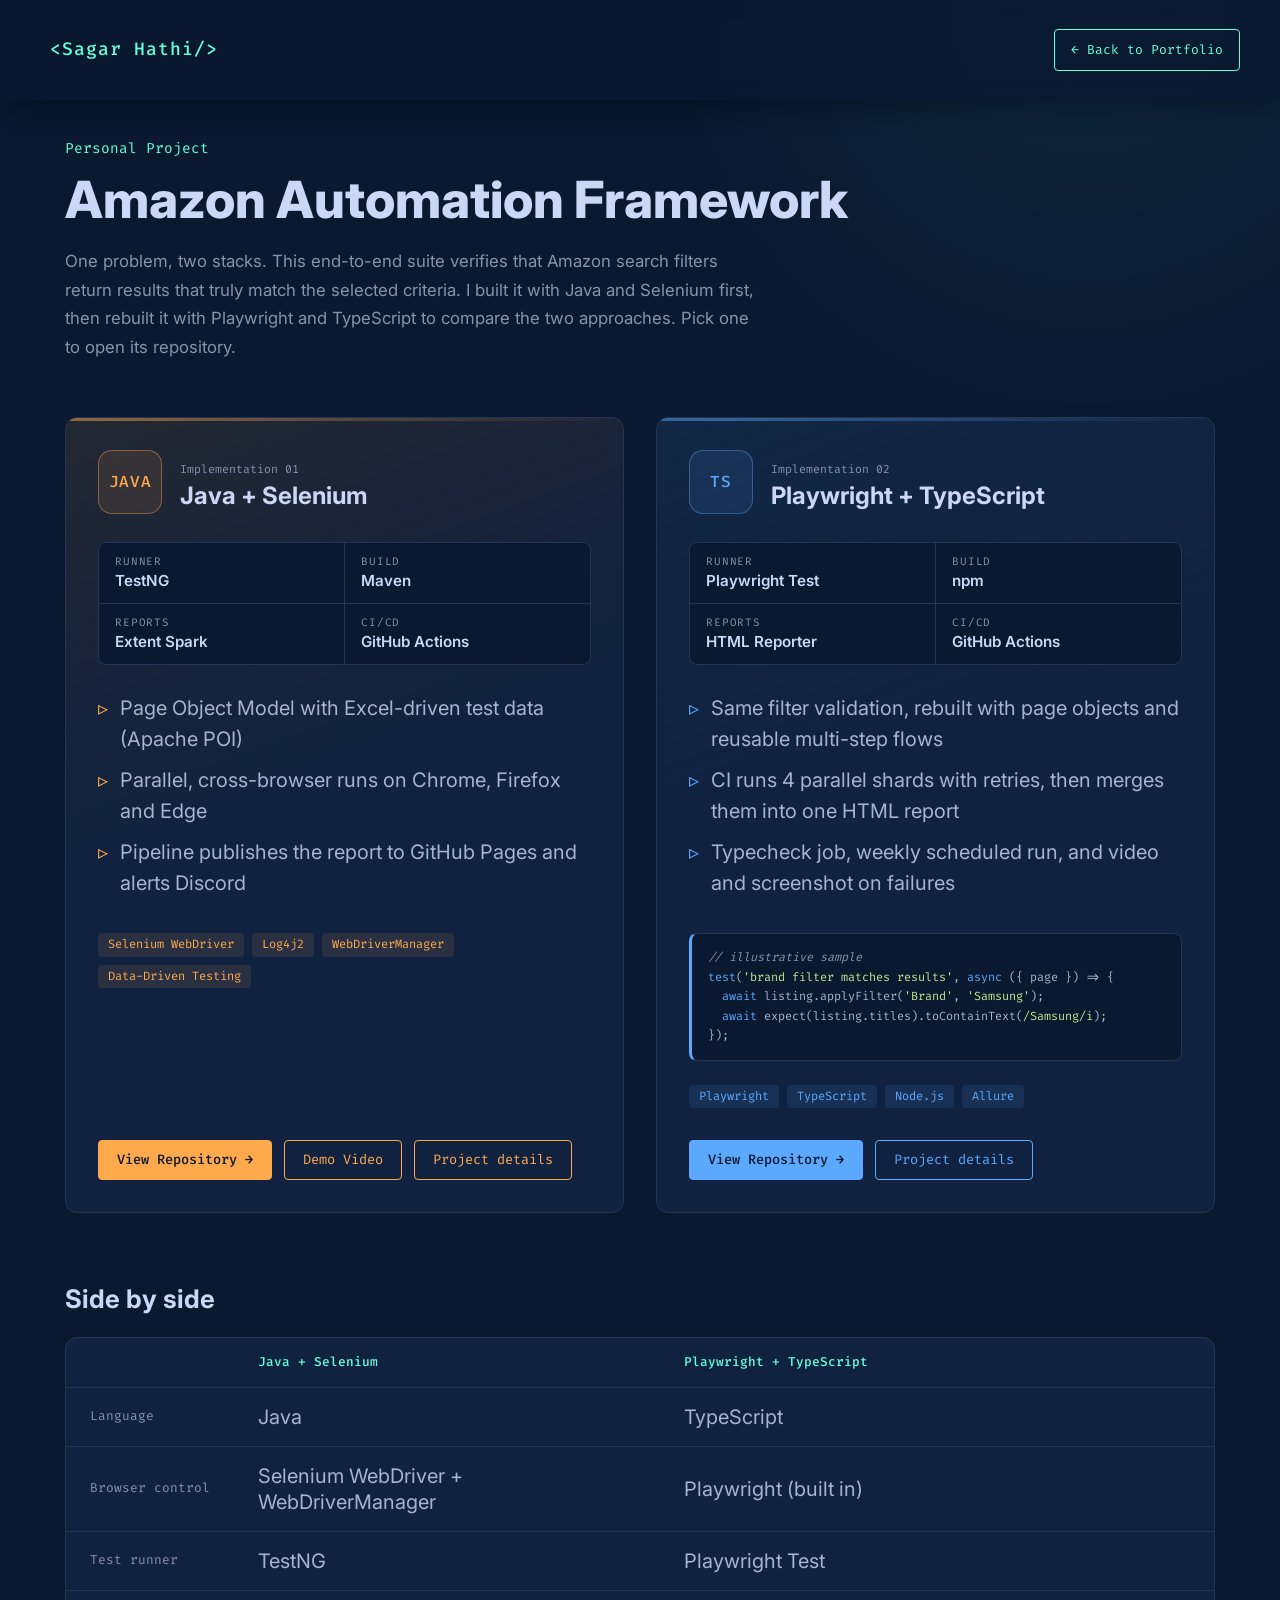
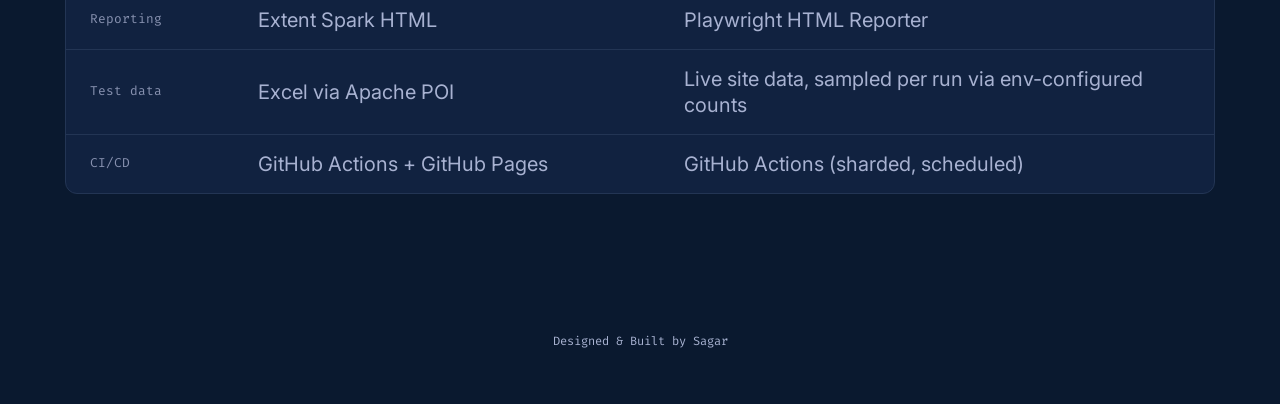
==== commit e0d7edee: "Adding individual page for the product details , more btter info" ====
--- a/amazon-automation.html
+++ b/amazon-automation.html
@@ -80,6 +80,7 @@
                             </a>
                             <a class="repo-btn" target="_blank" rel="noopener noreferrer"
                                 href="https://www.youtube.com/watch?v=KpBcAjqDjUI">Demo Video</a>
+                            <a class="repo-btn" href="project-amazon-java.html">Project details</a>
                         </div>
                     </article>
 
@@ -124,6 +125,7 @@
                                 href="https://github.com/sagarjhathi/amazon-e2e-filter-automation-play">
                                 View Repository <span aria-hidden="true">&rarr;</span>
                             </a>
+                            <a class="repo-btn" href="project-amazon-playwright.html">Project details</a>
                         </div>
                     </article>
 
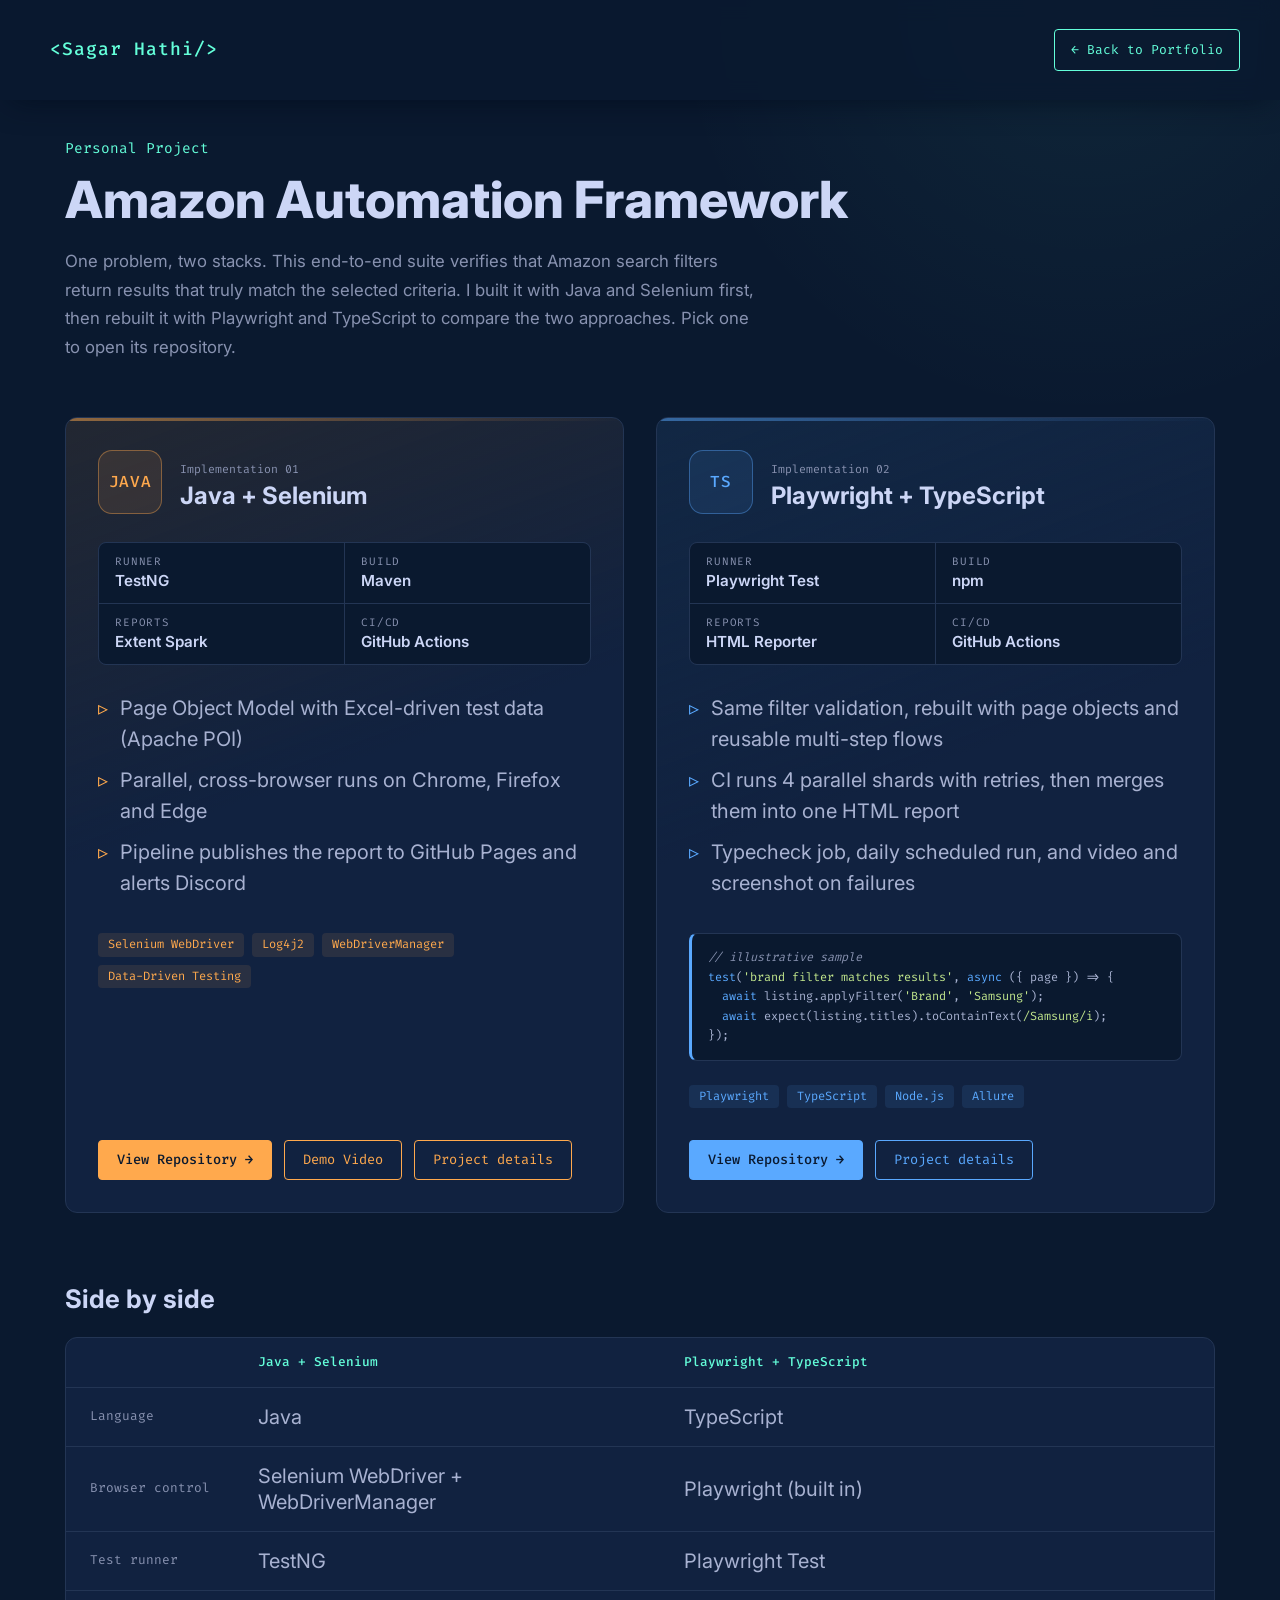
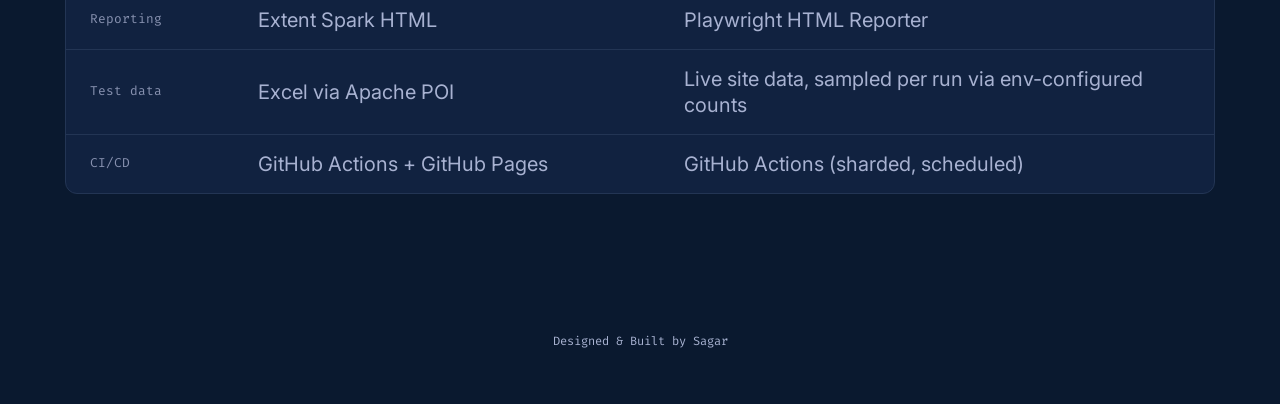
==== commit dec57c82: "adding more info to the individual project page" ====
--- a/amazon-automation.html
+++ b/amazon-automation.html
@@ -75,7 +75,7 @@
 
                         <div class="repo-actions">
                             <a class="repo-btn primary repo-link" target="_blank" rel="noopener noreferrer"
-                                href="https://github.com/sagarjhathi/amazon-filter-e2e-automation">
+                                href="https://github.com/sagarjhathi/amazon-filter-e2e-automation-selenium-java">
                                 View Repository <span aria-hidden="true">&rarr;</span>
                             </a>
                             <a class="repo-btn" target="_blank" rel="noopener noreferrer"
@@ -104,7 +104,7 @@
                         <ul class="repo-points">
                             <li>Same filter validation, rebuilt with page objects and reusable multi-step flows</li>
                             <li>CI runs 4 parallel shards with retries, then merges them into one HTML report</li>
-                            <li>Typecheck job, weekly scheduled run, and video and screenshot on failures</li>
+                            <li>Typecheck job, daily scheduled run, and video and screenshot on failures</li>
                         </ul>
 
                         <pre class="repo-code" aria-label="Illustrative code sample"><code><span class="c">// illustrative sample</span>
@@ -122,7 +122,7 @@
 
                         <div class="repo-actions">
                             <a class="repo-btn primary repo-link" target="_blank" rel="noopener noreferrer"
-                                href="https://github.com/sagarjhathi/amazon-e2e-filter-automation-play">
+                                href="https://github.com/sagarjhathi/amazon-e2e-filter-automation-playwright-ts">
                                 View Repository <span aria-hidden="true">&rarr;</span>
                             </a>
                             <a class="repo-btn" href="project-amazon-playwright.html">Project details</a>
--- a/style.css
+++ b/style.css
@@ -1105,6 +1105,18 @@
 }
 
 /* Playwright card: facts panel in place of a video */
+.browser-frame > a {
+    display: block;
+    line-height: 0;
+}
+
+.project-thumb {
+    display: block;
+    width: 100%;
+    aspect-ratio: 16 / 9;
+    object-fit: cover;
+}
+
 .facts-panel {
     margin: 0;
     padding: 8px 22px;
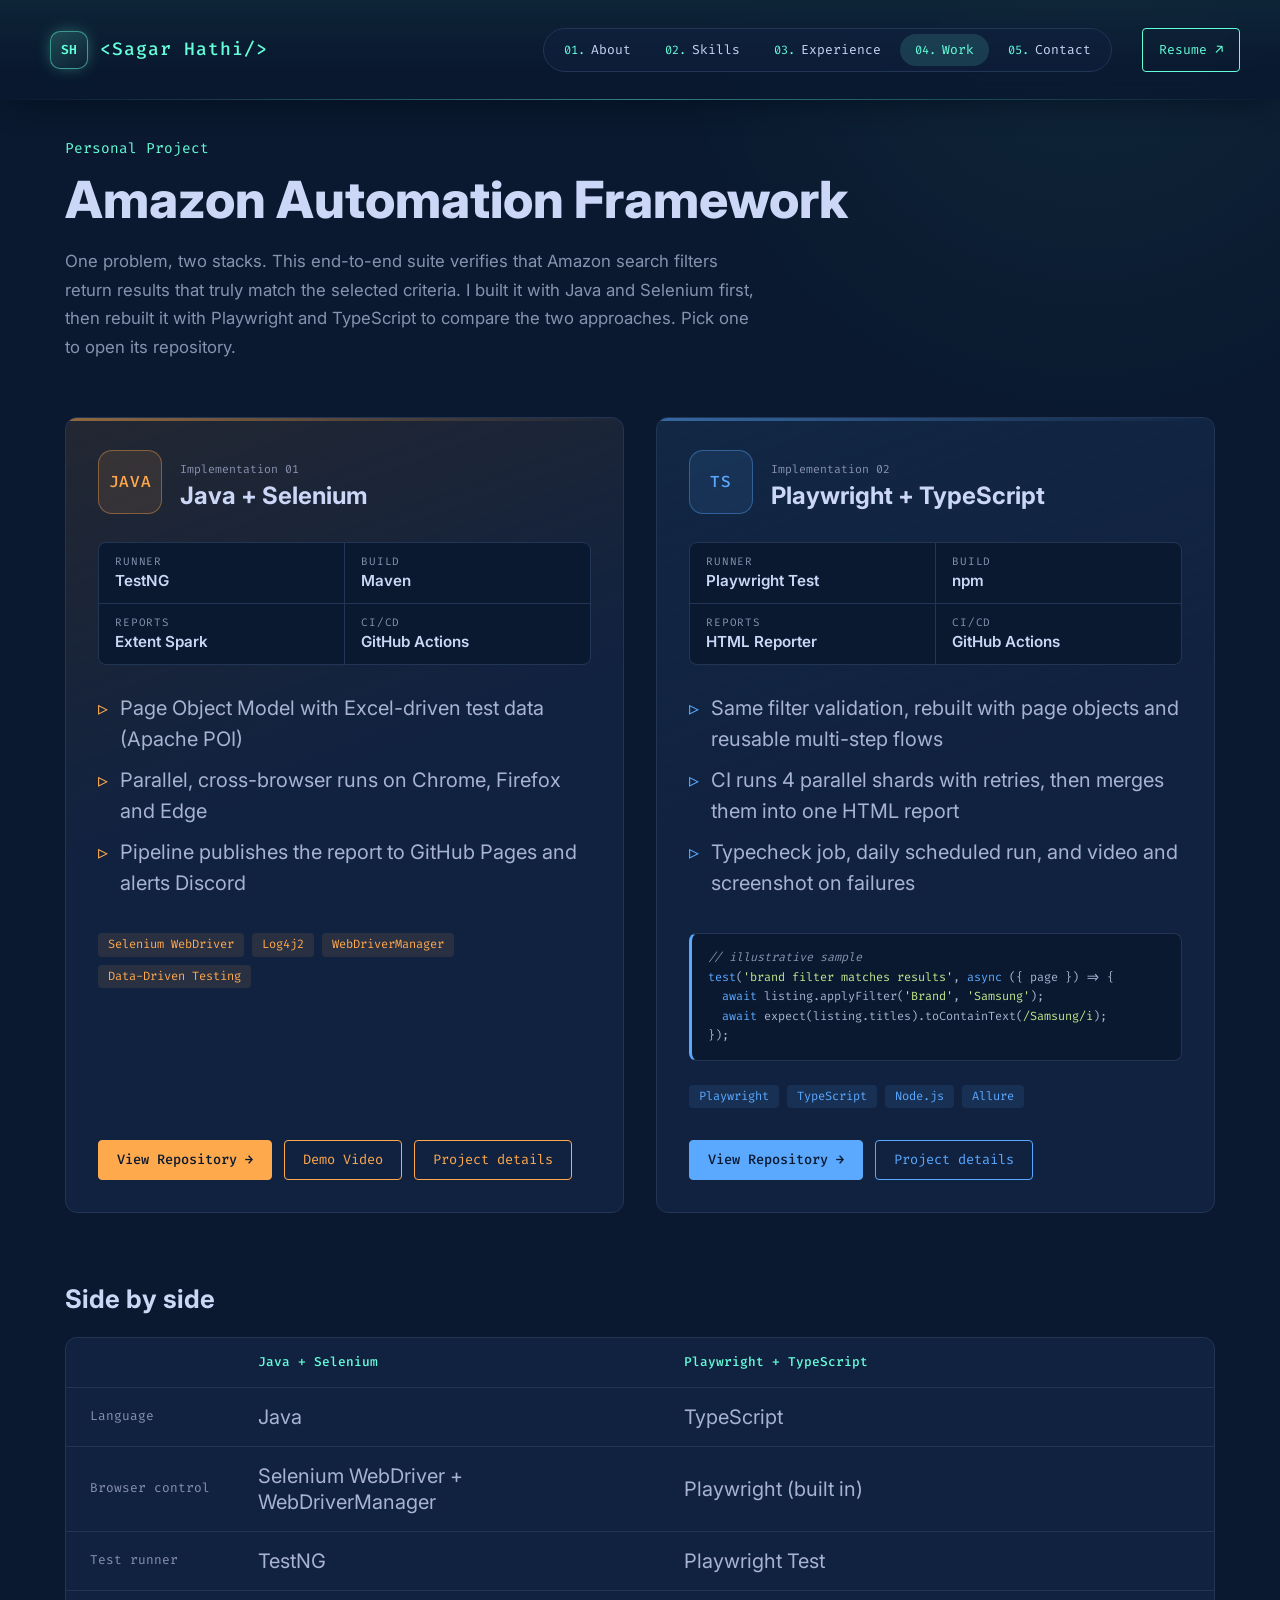
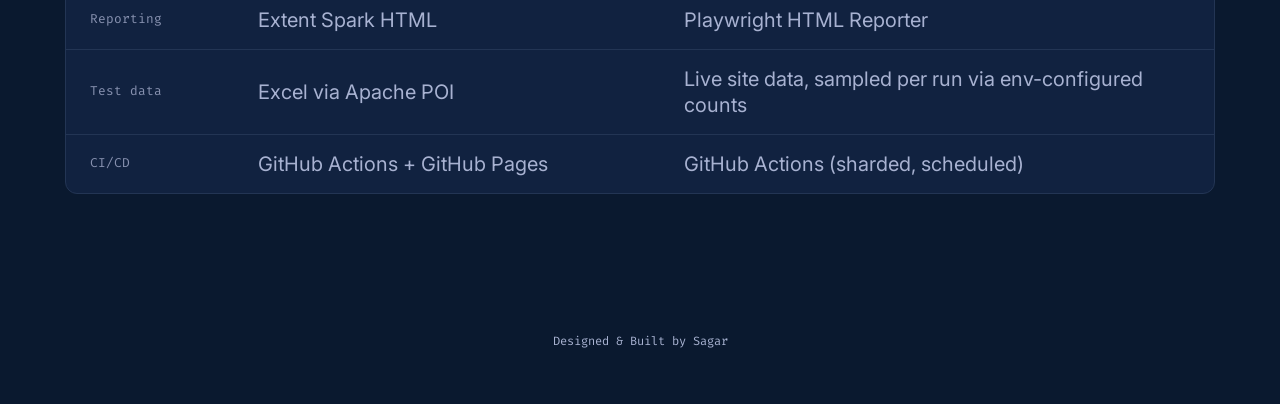
==== commit 14385ac5: "making more changes" ====
--- a/amazon-automation.html
+++ b/amazon-automation.html
@@ -18,18 +18,36 @@
 </head>
 
 <body>
+    <div class="scroll-progress" id="scrollProgress"></div>
+
+    <a class="skip-link" href="#main">Skip to content</a>
+
     <header class="header">
         <nav class="navbar">
             <div class="logo">
                 <a href="index.html">&lt;Sagar Hathi/&gt;</a>
             </div>
-            <div class="nav-links">
-                <a href="index.html#projects" class="resume-btn">&larr; Back to Portfolio</a>
+            <div class="nav-links" id="primary-navigation">
+                <ol>
+                    <li><a href="index.html#about">About</a></li>
+                    <li><a href="index.html#skills">Skills</a></li>
+                    <li><a href="index.html#experience">Experience</a></li>
+                    <li><a href="index.html#projects" class="active" aria-current="page">Work</a></li>
+                    <li><a href="index.html#contact">Contact</a></li>
+                </ol>
+                <a href="Sagar_Hathi_Resume_Test_Engineer.pdf" class="resume-btn" target="_blank"
+                    aria-label="View Resume">Resume</a>
+            </div>
+            <div class="hamburger" role="button" tabindex="0" aria-label="Toggle navigation menu"
+                aria-expanded="false" aria-controls="primary-navigation">
+                <div class="bar"></div>
+                <div class="bar"></div>
+                <div class="bar"></div>
             </div>
         </nav>
     </header>
 
-    <main>
+    <main id="main" tabindex="-1">
         <section class="section compare-hero">
             <div class="container">
                 <p class="compare-eyebrow">Personal Project</p>
@@ -161,6 +179,8 @@
             <p class="copyright">Designed &amp; Built by Sagar</p>
         </div>
     </footer>
+    <script src="nav-menu.js"></script>
+    <script src="project-header.js"></script>
 </body>
 
 </html>
--- a/style.css
+++ b/style.css
@@ -1110,6 +1110,21 @@
     line-height: 0;
 }
 
+/* About: focus list rendered as real list items, same look as before */
+.about-text .focus-list {
+    list-style: none;
+    padding-left: 0;
+    margin: 0;
+}
+
+.about-text .focus-list li {
+    margin-bottom: 15px;
+}
+
+.about-text .focus-list li::before {
+    content: "\2022  ";
+}
+
 .project-thumb {
     display: block;
     width: 100%;
@@ -1150,3 +1165,1607 @@
     font-size: 12px;
     text-align: right;
 }
+
+/* Skills: bento grid */
+.stack-intro {
+    max-width: 620px;
+    margin: -6px 0 36px;
+    font-size: 17px;
+    line-height: 1.6;
+    color: var(--slate);
+}
+
+.bento {
+    display: grid;
+    grid-template-columns: repeat(12, minmax(0, 1fr));
+    gap: 20px;
+}
+
+.bento-core {
+    grid-column: span 8;
+    display: flex;
+    flex-direction: column;
+}
+
+.bento-core .tiles {
+    flex: 1;
+    grid-auto-rows: 1fr;
+}
+
+.bento-testing {
+    grid-column: span 4;
+}
+
+.bento-third {
+    grid-column: span 4;
+}
+
+.bento-wide {
+    grid-column: span 12;
+}
+
+.bento-card {
+    position: relative;
+    padding: 26px 28px 28px;
+    border-radius: 18px;
+    border: 1px solid var(--lightest-navy);
+    background: linear-gradient(155deg, rgba(var(--green-rgb), 0.06), rgba(17, 34, 64, 0.92) 55%);
+    overflow: hidden;
+    transition: transform 0.3s ease, border-color 0.3s ease, box-shadow 0.3s ease;
+}
+
+.bento-card::before {
+    content: "";
+    position: absolute;
+    top: -80px;
+    right: -80px;
+    width: 220px;
+    height: 220px;
+    background: radial-gradient(circle, rgba(var(--green-rgb), 0.16), transparent 70%);
+    opacity: 0;
+    transition: opacity 0.35s ease;
+    pointer-events: none;
+}
+
+.bento-card:hover {
+    transform: translateY(-4px);
+    border-color: rgba(var(--green-rgb), 0.45);
+    box-shadow: 0 24px 50px -24px rgba(var(--shadow-rgb), 0.95);
+}
+
+.bento-card:hover::before {
+    opacity: 1;
+}
+
+.bento-head {
+    display: flex;
+    align-items: center;
+    gap: 14px;
+    margin-bottom: 22px;
+}
+
+.bento-head h4 {
+    margin: 0;
+    font-size: 19px;
+    font-weight: 700;
+    color: var(--lightest-slate);
+    line-height: 1.2;
+}
+
+.bento-head p {
+    margin: 3px 0 0;
+    font-size: 13px;
+    color: var(--slate);
+}
+
+.head-ic {
+    flex: none;
+    width: 42px;
+    height: 42px;
+    border-radius: 12px;
+    background: rgba(var(--green-rgb), 0.1);
+    border: 1px solid rgba(var(--green-rgb), 0.3);
+    position: relative;
+}
+
+.head-ic::after {
+    content: "";
+    position: absolute;
+    inset: 10px;
+    background: var(--green);
+    -webkit-mask: var(--m) center / contain no-repeat;
+    mask: var(--m) center / contain no-repeat;
+}
+
+.hi-cpu { --m: url("data:image/svg+xml,%3Csvg xmlns='http://www.w3.org/2000/svg' viewBox='0 0 24 24' fill='none' stroke='black' stroke-width='2' stroke-linecap='round' stroke-linejoin='round'%3E%3Crect x='4' y='4' width='16' height='16' rx='2'/%3E%3Crect x='9' y='9' width='6' height='6'/%3E%3Cpath d='M9 1v3M15 1v3M9 20v3M15 20v3M20 9h3M20 14h3M1 9h3M1 14h3'/%3E%3C/svg%3E"); }
+.hi-check { --m: url("data:image/svg+xml,%3Csvg xmlns='http://www.w3.org/2000/svg' viewBox='0 0 24 24' fill='none' stroke='black' stroke-width='2' stroke-linecap='round' stroke-linejoin='round'%3E%3Cpolyline points='9 11 12 14 22 4'/%3E%3Cpath d='M21 12v7a2 2 0 0 1-2 2H5a2 2 0 0 1-2-2V5a2 2 0 0 1 2-2h11'/%3E%3C/svg%3E"); }
+.hi-layers { --m: url("data:image/svg+xml,%3Csvg xmlns='http://www.w3.org/2000/svg' viewBox='0 0 24 24' fill='none' stroke='black' stroke-width='2' stroke-linecap='round' stroke-linejoin='round'%3E%3Cpolygon points='12 2 2 7 12 12 22 7 12 2'/%3E%3Cpolyline points='2 17 12 22 22 17'/%3E%3Cpolyline points='2 12 12 17 22 12'/%3E%3C/svg%3E"); }
+.hi-chart { --m: url("data:image/svg+xml,%3Csvg xmlns='http://www.w3.org/2000/svg' viewBox='0 0 24 24' fill='none' stroke='black' stroke-width='2' stroke-linecap='round' stroke-linejoin='round'%3E%3Cline x1='18' y1='20' x2='18' y2='10'/%3E%3Cline x1='12' y1='20' x2='12' y2='4'/%3E%3Cline x1='6' y1='20' x2='6' y2='14'/%3E%3C/svg%3E"); }
+.hi-branch { --m: url("data:image/svg+xml,%3Csvg xmlns='http://www.w3.org/2000/svg' viewBox='0 0 24 24' fill='none' stroke='black' stroke-width='2' stroke-linecap='round' stroke-linejoin='round'%3E%3Cline x1='6' y1='3' x2='6' y2='15'/%3E%3Ccircle cx='18' cy='6' r='3'/%3E%3Ccircle cx='6' cy='18' r='3'/%3E%3Cpath d='M18 9a9 9 0 0 1-9 9'/%3E%3C/svg%3E"); }
+.hi-tool { --m: url("data:image/svg+xml,%3Csvg xmlns='http://www.w3.org/2000/svg' viewBox='0 0 24 24' fill='none' stroke='black' stroke-width='2' stroke-linecap='round' stroke-linejoin='round'%3E%3Cpath d='M14.7 6.3a1 1 0 0 0 0 1.4l1.6 1.6a1 1 0 0 0 1.4 0l3.77-3.77a6 6 0 0 1-7.94 7.94l-6.91 6.91a2.12 2.12 0 0 1-3-3l6.91-6.91a6 6 0 0 1 7.94-7.94l-3.76 3.76z'/%3E%3C/svg%3E"); }
+
+/* brand icons from simple-icons, tinted with currentColor */
+.ic {
+    display: inline-block;
+    width: 1em;
+    height: 1em;
+    background: currentColor;
+    -webkit-mask: var(--i) center / contain no-repeat;
+    mask: var(--i) center / contain no-repeat;
+    flex: none;
+}
+
+.ic-java { --i: url("https://cdn.jsdelivr.net/npm/simple-icons@11.14.0/icons/openjdk.svg"); }
+.ic-selenium { --i: url("https://cdn.jsdelivr.net/npm/simple-icons@11.14.0/icons/selenium.svg"); }
+.ic-playwright { --i: url("https://cdn.jsdelivr.net/npm/simple-icons@11.14.0/icons/playwright.svg"); }
+.ic-typescript { --i: url("https://cdn.jsdelivr.net/npm/simple-icons@11.14.0/icons/typescript.svg"); }
+.ic-actions { --i: url("https://cdn.jsdelivr.net/npm/simple-icons@11.14.0/icons/githubactions.svg"); }
+.ic-git { --i: url("https://cdn.jsdelivr.net/npm/simple-icons@11.14.0/icons/git.svg"); }
+.ic-github { --i: url("https://cdn.jsdelivr.net/npm/simple-icons@11.14.0/icons/github.svg"); }
+.ic-pages { --i: url("https://cdn.jsdelivr.net/npm/simple-icons@11.14.0/icons/githubpages.svg"); }
+.ic-jenkins { --i: url("https://cdn.jsdelivr.net/npm/simple-icons@11.14.0/icons/jenkins.svg"); }
+.ic-discord { --i: url("https://cdn.jsdelivr.net/npm/simple-icons@11.14.0/icons/discord.svg"); }
+.ic-maven { --i: url("https://cdn.jsdelivr.net/npm/simple-icons@11.14.0/icons/apachemaven.svg"); }
+.ic-node { --i: url("https://cdn.jsdelivr.net/npm/simple-icons@11.14.0/icons/nodedotjs.svg"); }
+.ic-apache { --i: url("https://cdn.jsdelivr.net/npm/simple-icons@11.14.0/icons/apache.svg"); }
+.ic-eslint { --i: url("https://cdn.jsdelivr.net/npm/simple-icons@11.14.0/icons/eslint.svg"); }
+.ic-postman { --i: url("https://cdn.jsdelivr.net/npm/simple-icons@11.14.0/icons/postman.svg"); }
+
+/* core stack tiles */
+.tiles {
+    display: grid;
+    grid-template-columns: repeat(3, minmax(0, 1fr));
+    gap: 14px;
+    list-style: none;
+    margin: 0;
+    padding: 0;
+}
+
+.tile {
+    display: flex;
+    align-items: center;
+    gap: 14px;
+    padding: 14px 16px;
+    border-radius: 14px;
+    border: 1px solid var(--lightest-navy);
+    background: rgba(10, 25, 47, 0.55);
+    transition: border-color 0.25s ease, background 0.25s ease, transform 0.25s ease;
+}
+
+.tile:hover {
+    border-color: var(--c);
+    background: color-mix(in srgb, var(--c) 8%, rgba(10, 25, 47, 0.55));
+    transform: translateY(-2px);
+}
+
+.tile-ic {
+    flex: none;
+    display: grid;
+    place-items: center;
+    width: 46px;
+    height: 46px;
+    border-radius: 12px;
+    color: var(--c);
+    background: color-mix(in srgb, var(--c) 14%, transparent);
+    border: 1px solid color-mix(in srgb, var(--c) 35%, transparent);
+    font-size: 24px;
+}
+
+.tile-txt {
+    font-family: var(--font-mono);
+    font-size: 12px;
+    font-weight: 600;
+    color: var(--c);
+}
+
+.tile b {
+    display: block;
+    font-size: 15px;
+    font-weight: 600;
+    color: var(--lightest-slate);
+    line-height: 1.25;
+}
+
+.tile small {
+    display: block;
+    margin-top: 2px;
+    font-family: var(--font-mono);
+    font-size: 11.5px;
+    color: var(--slate);
+}
+
+/* check rows */
+.rows {
+    list-style: none;
+    margin: 0;
+    padding: 0;
+    display: grid;
+    gap: 4px;
+}
+
+.rows li {
+    position: relative;
+    padding: 9px 0 9px 28px;
+    font-size: 15px;
+    color: var(--light-slate);
+    border-bottom: 1px dashed rgba(136, 146, 176, 0.18);
+}
+
+.rows li:last-child {
+    border-bottom: 0;
+}
+
+.rows li::before {
+    content: "";
+    position: absolute;
+    left: 2px;
+    top: 50%;
+    width: 14px;
+    height: 14px;
+    margin-top: -7px;
+    background: var(--green);
+    -webkit-mask: url("data:image/svg+xml,%3Csvg xmlns='http://www.w3.org/2000/svg' viewBox='0 0 24 24' fill='none' stroke='black' stroke-width='3' stroke-linecap='round' stroke-linejoin='round'%3E%3Cpolyline points='20 6 9 17 4 12'/%3E%3C/svg%3E") center / contain no-repeat;
+    mask: url("data:image/svg+xml,%3Csvg xmlns='http://www.w3.org/2000/svg' viewBox='0 0 24 24' fill='none' stroke='black' stroke-width='3' stroke-linecap='round' stroke-linejoin='round'%3E%3Cpolyline points='20 6 9 17 4 12'/%3E%3C/svg%3E") center / contain no-repeat;
+}
+
+/* pills */
+.pills {
+    display: flex;
+    flex-wrap: wrap;
+    gap: 9px;
+    list-style: none;
+    margin: 0;
+    padding: 0;
+}
+
+.pills li {
+    display: inline-flex;
+    align-items: center;
+    gap: 8px;
+    padding: 7px 13px;
+    font-family: var(--font-mono);
+    font-size: 13px;
+    color: var(--light-slate);
+    border: 1px solid var(--lightest-navy);
+    border-radius: 999px;
+    background: rgba(10, 25, 47, 0.55);
+    transition: color 0.2s ease, border-color 0.2s ease, background 0.2s ease;
+}
+
+.pills li .ic {
+    font-size: 15px;
+    color: var(--green);
+}
+
+.pills li:hover {
+    color: var(--green);
+    border-color: rgba(var(--green-rgb), 0.5);
+    background: rgba(var(--green-rgb), 0.07);
+}
+
+@media (max-width: 1000px) {
+    .bento-core,
+    .bento-testing {
+        grid-column: span 12;
+    }
+
+    .bento-third {
+        grid-column: span 6;
+    }
+
+    .bento-ci {
+        grid-column: span 12;
+    }
+
+    .bento-testing .rows {
+        grid-template-columns: repeat(2, minmax(0, 1fr));
+        column-gap: 24px;
+    }
+}
+
+@media (max-width: 640px) {
+    .bento {
+        gap: 16px;
+    }
+
+    .bento-card {
+        padding: 22px 20px 22px;
+    }
+
+    .bento-third,
+    .bento-ci {
+        grid-column: span 12;
+    }
+
+    .tiles {
+        grid-template-columns: repeat(2, minmax(0, 1fr));
+    }
+
+    .tile {
+        flex-direction: column;
+        align-items: flex-start;
+        gap: 10px;
+    }
+
+    .bento-testing .rows {
+        grid-template-columns: 1fr;
+    }
+}
+
+/* Experience: card timeline */
+.timeline-item.exp-card {
+    padding: 28px 30px 24px;
+    border: 1px solid var(--lightest-navy);
+    border-radius: 18px;
+    background: linear-gradient(155deg, rgba(var(--green-rgb), 0.05), rgba(17, 34, 64, 0.92) 55%);
+    transition: border-color 0.3s ease, box-shadow 0.3s ease;
+}
+
+.timeline-item.exp-card:hover {
+    border-color: rgba(var(--green-rgb), 0.35);
+    box-shadow: 0 24px 50px -28px rgba(var(--shadow-rgb), 0.95);
+}
+
+.timeline-item.exp-card::before {
+    top: 34px;
+    box-shadow: 0 0 0 5px rgba(var(--green-rgb), 0.12);
+}
+
+.exp-card .timeline-date {
+    display: inline-block;
+    padding: 4px 12px;
+    margin-bottom: 12px;
+    border-radius: 999px;
+    border: 1px solid rgba(var(--green-rgb), 0.35);
+    background: rgba(var(--green-rgb), 0.08);
+    color: var(--green);
+}
+
+.exp-card .role {
+    margin-bottom: 14px;
+    line-height: 1.25;
+}
+
+.exp-tags {
+    display: flex;
+    flex-wrap: wrap;
+    gap: 8px;
+    list-style: none;
+    margin: 0;
+    padding: 0;
+}
+
+.exp-tags li {
+    font-family: var(--font-mono);
+    font-size: 12px;
+    color: var(--light-slate);
+    padding: 4px 11px;
+    border: 1px solid var(--lightest-navy);
+    border-radius: 6px;
+    background: rgba(10, 25, 47, 0.55);
+}
+
+.exp-impact {
+    display: grid;
+    grid-template-columns: repeat(4, minmax(0, 1fr));
+    gap: 12px;
+    list-style: none;
+    margin: 22px 0 24px;
+    padding: 0;
+}
+
+.exp-impact li {
+    padding: 14px 16px;
+    border-radius: 12px;
+    border: 1px solid var(--lightest-navy);
+    background: rgba(10, 25, 47, 0.55);
+}
+
+.exp-impact strong {
+    display: block;
+    margin-bottom: 4px;
+    font-size: 26px;
+    font-weight: 800;
+    line-height: 1.1;
+    color: var(--green);
+}
+
+.exp-impact span {
+    display: block;
+    font-size: 13px;
+    line-height: 1.45;
+    color: var(--slate);
+}
+
+.exp-card .job-desc {
+    margin: 0;
+    padding: 0;
+    list-style: none;
+    font-size: 17px;
+    line-height: 1.6;
+}
+
+.job-more {
+    margin-top: 6px;
+}
+
+.job-more summary {
+    display: inline-flex;
+    align-items: center;
+    gap: 8px;
+    margin: 6px 0 12px;
+    padding: 7px 14px;
+    list-style: none;
+    cursor: pointer;
+    font-family: var(--font-mono);
+    font-size: 13px;
+    color: var(--green);
+    border: 1px solid rgba(var(--green-rgb), 0.4);
+    border-radius: 6px;
+    transition: background 0.2s ease;
+}
+
+.job-more summary::-webkit-details-marker {
+    display: none;
+}
+
+.job-more summary::after {
+    content: "\25BE";
+    transition: transform 0.2s ease;
+}
+
+.job-more summary:hover {
+    background: rgba(var(--green-rgb), 0.08);
+}
+
+@media (max-width: 900px) {
+    .exp-impact {
+        grid-template-columns: repeat(2, minmax(0, 1fr));
+    }
+}
+
+@media (max-width: 640px) {
+    .timeline {
+        padding-left: 22px;
+    }
+
+    .timeline-item.exp-card {
+        padding: 22px 18px 18px;
+    }
+
+    .timeline-item.exp-card::before {
+        left: -30px;
+    }
+
+    .exp-card .job-desc {
+        font-size: 16px;
+    }
+}
+
+/* About: lead + focus cards + code card */
+.about-grid {
+    display: grid;
+    grid-template-columns: minmax(0, 1.15fr) minmax(0, 0.85fr);
+    gap: 40px;
+    align-items: start;
+}
+
+.about-lead {
+    margin: 0 0 32px;
+    font-size: 19px;
+    line-height: 1.75;
+    color: var(--light-slate);
+}
+
+.about-sub {
+    margin: 0 0 16px;
+    font-family: var(--font-mono);
+    font-size: 14px;
+    font-weight: 400;
+    color: var(--green);
+}
+
+.about-sub::before {
+    content: "// ";
+    color: var(--slate);
+}
+
+.focus-cards {
+    display: grid;
+    grid-template-columns: repeat(2, minmax(0, 1fr));
+    gap: 14px;
+    list-style: none;
+    margin: 0;
+    padding: 0;
+}
+
+.focus-cards li {
+    display: flex;
+    flex-direction: column;
+    gap: 12px;
+    padding: 18px 18px 20px;
+    border-radius: 14px;
+    border: 1px solid var(--lightest-navy);
+    background: linear-gradient(155deg, rgba(var(--green-rgb), 0.05), rgba(17, 34, 64, 0.92) 60%);
+    transition: transform 0.25s ease, border-color 0.25s ease;
+}
+
+.focus-cards li:hover {
+    transform: translateY(-3px);
+    border-color: rgba(var(--green-rgb), 0.45);
+}
+
+.focus-cards p {
+    margin: 0;
+    font-size: 15px;
+    line-height: 1.55;
+    color: var(--light-slate);
+}
+
+.fc-ic {
+    position: relative;
+    flex: none;
+    width: 38px;
+    height: 38px;
+    border-radius: 10px;
+    background: rgba(var(--green-rgb), 0.1);
+    border: 1px solid rgba(var(--green-rgb), 0.3);
+}
+
+.fc-ic::after {
+    content: "";
+    position: absolute;
+    inset: 9px;
+    background: var(--green);
+    -webkit-mask: var(--m) center / contain no-repeat;
+    mask: var(--m) center / contain no-repeat;
+}
+
+.fi-zap { --m: url("data:image/svg+xml,%3Csvg xmlns='http://www.w3.org/2000/svg' viewBox='0 0 24 24' fill='none' stroke='black' stroke-width='2' stroke-linecap='round' stroke-linejoin='round'%3E%3Cpolygon points='13 2 3 14 12 14 11 22 21 10 12 10 13 2'/%3E%3C/svg%3E"); }
+.fi-shield { --m: url("data:image/svg+xml,%3Csvg xmlns='http://www.w3.org/2000/svg' viewBox='0 0 24 24' fill='none' stroke='black' stroke-width='2' stroke-linecap='round' stroke-linejoin='round'%3E%3Cpath d='M12 22s8-4 8-10V5l-8-3-8 3v7c0 6 8 10 8 10z'/%3E%3C/svg%3E"); }
+.fi-sliders { --m: url("data:image/svg+xml,%3Csvg xmlns='http://www.w3.org/2000/svg' viewBox='0 0 24 24' fill='none' stroke='black' stroke-width='2' stroke-linecap='round' stroke-linejoin='round'%3E%3Cpath d='M4 21v-7M4 10V3M12 21v-9M12 8V3M20 21v-5M20 12V3M1 14h6M9 8h6M17 16h6'/%3E%3C/svg%3E"); }
+
+/* code card */
+.about-code {
+    border-radius: 14px;
+    border: 1px solid var(--lightest-navy);
+    background: #0a192f;
+    overflow: hidden;
+    box-shadow: 0 24px 50px -28px rgba(var(--shadow-rgb), 0.95);
+}
+
+.code-bar {
+    display: flex;
+    align-items: center;
+    gap: 7px;
+    height: 36px;
+    padding: 0 14px;
+    background: var(--browser-header-bg);
+    border-bottom: 1px solid var(--lightest-navy);
+    font-family: var(--font-mono);
+    font-size: 12px;
+    color: var(--slate);
+}
+
+.code-bar i {
+    width: 10px;
+    height: 10px;
+    border-radius: 50%;
+    background: #ff5f56;
+}
+
+.code-bar i:nth-child(2) {
+    background: #ffbd2e;
+}
+
+.code-bar i:nth-child(3) {
+    background: #27c93f;
+}
+
+.code-bar span {
+    margin-left: 8px;
+}
+
+.about-code pre {
+    margin: 0;
+    padding: 20px 22px 24px;
+    overflow-x: auto;
+    font-family: var(--font-mono);
+    font-size: 14px;
+    line-height: 1.8;
+    color: var(--light-slate);
+}
+
+.about-code code {
+    font-family: inherit;
+}
+
+.about-code .k {
+    color: #c792ea;
+}
+
+.about-code .v {
+    color: #82aaff;
+}
+
+.about-code .p {
+    color: #8ec1ff;
+}
+
+.about-code .s {
+    color: var(--green);
+}
+
+/* at a glance */
+.about-stats {
+    display: grid;
+    grid-template-columns: repeat(4, minmax(0, 1fr));
+    gap: 14px;
+    list-style: none;
+    margin: 36px 0 0;
+    padding: 0;
+}
+
+.about-stats li {
+    padding: 18px 20px;
+    border-radius: 14px;
+    border: 1px solid var(--lightest-navy);
+    background: rgba(10, 25, 47, 0.55);
+}
+
+.about-stats strong {
+    display: block;
+    margin-bottom: 6px;
+    font-size: 30px;
+    font-weight: 800;
+    line-height: 1.1;
+    color: var(--green);
+}
+
+.about-stats span {
+    display: block;
+    font-size: 13.5px;
+    line-height: 1.45;
+    color: var(--slate);
+}
+
+@media (max-width: 900px) {
+    .about-grid {
+        grid-template-columns: 1fr;
+    }
+
+    .about-stats {
+        grid-template-columns: repeat(2, minmax(0, 1fr));
+    }
+}
+
+@media (max-width: 560px) {
+    .focus-cards {
+        grid-template-columns: 1fr;
+    }
+
+    .about-code pre {
+        font-size: 12.5px;
+        padding: 16px 16px 20px;
+    }
+}
+
+/* Hero: two-column with a sample test-run card */
+.hero-section {
+    position: relative;
+    max-width: 1200px;
+}
+
+.hero-section::before {
+    content: "";
+    position: absolute;
+    inset: -10% 0;
+    z-index: -1;
+    pointer-events: none;
+    background:
+        radial-gradient(520px circle at 82% 28%, rgba(var(--green-rgb), 0.1), transparent 65%),
+        radial-gradient(460px circle at 6% 88%, rgba(90, 169, 255, 0.1), transparent 65%);
+}
+
+.hero-grid {
+    display: grid;
+    grid-template-columns: minmax(0, 1.1fr) minmax(0, 0.9fr);
+    gap: 48px;
+    align-items: center;
+}
+
+.hero-grid .hero-title {
+    font-size: clamp(44px, 6.4vw, 84px);
+}
+
+.hero-grid .hero-subtitle {
+    font-size: clamp(32px, 4.4vw, 58px);
+}
+
+.hero-cta {
+    display: flex;
+    flex-wrap: wrap;
+    gap: 14px;
+    margin-top: 36px;
+}
+
+.btn-primary,
+.btn-ghost {
+    display: inline-flex;
+    align-items: center;
+    gap: 8px;
+    padding: 0.85rem 1.5rem;
+    border-radius: var(--border-radius);
+    font-family: var(--font-mono);
+    font-size: 14px;
+    border: 1px solid var(--green);
+    transition: transform 0.2s ease, background-color 0.2s ease, box-shadow 0.2s ease;
+}
+
+.btn-primary {
+    background: var(--green);
+    color: var(--navy);
+    font-weight: 500;
+}
+
+.btn-primary:hover {
+    transform: translateY(-3px);
+    box-shadow: 0 12px 28px -12px rgba(var(--green-rgb), 0.6);
+}
+
+.btn-ghost {
+    color: var(--green);
+    background: transparent;
+}
+
+.btn-ghost:hover {
+    transform: translateY(-3px);
+    background: rgba(var(--green-rgb), 0.1);
+}
+
+.hero-stack {
+    display: flex;
+    flex-wrap: wrap;
+    gap: 9px;
+    list-style: none;
+    margin: 28px 0 0;
+    padding: 0;
+}
+
+.hero-stack li {
+    display: inline-flex;
+    align-items: center;
+    gap: 8px;
+    padding: 6px 12px;
+    font-family: var(--font-mono);
+    font-size: 12.5px;
+    color: var(--light-slate);
+    border: 1px solid var(--lightest-navy);
+    border-radius: 999px;
+    background: rgba(10, 25, 47, 0.55);
+}
+
+.hero-stack .ic {
+    font-size: 15px;
+    color: var(--green);
+}
+
+.hero-grid .hero-buttons {
+    margin-top: 28px;
+}
+
+/* sample run card */
+.hero-term {
+    border-radius: 14px;
+    border: 1px solid var(--lightest-navy);
+    background: #0a192f;
+    overflow: hidden;
+    box-shadow: 0 30px 60px -28px rgba(var(--shadow-rgb), 0.95), 0 0 0 1px rgba(var(--green-rgb), 0.08);
+}
+
+.hero-term .code-bar em {
+    margin-left: auto;
+    font-style: normal;
+    color: var(--green);
+    font-size: 11px;
+}
+
+.term-body {
+    margin: 0;
+    padding: 20px 22px 24px;
+    font-family: var(--font-mono);
+    font-size: 13.5px;
+    line-height: 1.85;
+    color: var(--light-slate);
+    min-height: 330px;
+}
+
+.term-body .tl {
+    display: block;
+    opacity: 0;
+    white-space: pre-wrap;
+}
+
+.term-body .pr {
+    color: var(--green);
+}
+
+.term-body .ok {
+    color: #27c93f;
+}
+
+.term-body .dim {
+    color: var(--slate);
+}
+
+.term-body .sum {
+    color: var(--lightest-slate);
+    font-weight: 600;
+}
+
+.term-body .cur {
+    display: inline-block;
+    width: 8px;
+    height: 15px;
+    margin-left: 3px;
+    vertical-align: -2px;
+    background: var(--green);
+    animation: term-blink 1s step-end infinite;
+}
+
+.hero-term.visible .tl {
+    animation: term-line 0.35s ease-out forwards;
+    animation-delay: calc(0.5s + var(--n) * 0.32s);
+}
+
+@keyframes term-line {
+    from {
+        opacity: 0;
+        transform: translateY(4px);
+    }
+
+    to {
+        opacity: 1;
+        transform: none;
+    }
+}
+
+@keyframes term-blink {
+
+    50% {
+        opacity: 0;
+    }
+}
+
+.hero-scroll {
+    position: absolute;
+    left: 25px;
+    bottom: 28px;
+    display: inline-flex;
+    align-items: center;
+    gap: 10px;
+    font-family: var(--font-mono);
+    font-size: 12px;
+    color: var(--slate);
+}
+
+.hero-scroll::after {
+    content: "\2193";
+    color: var(--green);
+    animation: scroll-bob 1.6s ease-in-out infinite;
+}
+
+.hero-scroll:hover {
+    color: var(--green);
+}
+
+@keyframes scroll-bob {
+
+    0%,
+    100% {
+        transform: translateY(0);
+    }
+
+    50% {
+        transform: translateY(5px);
+    }
+}
+
+@media (prefers-reduced-motion: reduce) {
+
+    .hero-term .tl,
+    .hero-term.visible .tl {
+        animation: none;
+        opacity: 1;
+    }
+
+    .term-body .cur,
+    .hero-scroll::after {
+        animation: none;
+    }
+}
+
+@media (max-width: 1000px) {
+    .hero-section {
+        justify-content: center;
+        padding: 110px 0 90px;
+    }
+
+    .hero-grid {
+        grid-template-columns: 1fr;
+        gap: 44px;
+    }
+
+    .term-body {
+        min-height: 0;
+    }
+
+    .hero-scroll {
+        display: none;
+    }
+}
+
+@media (max-width: 480px) {
+    .hero-cta {
+        flex-direction: column;
+    }
+
+    .btn-primary,
+    .btn-ghost {
+        justify-content: center;
+    }
+
+    .term-body {
+        font-size: 12px;
+        padding: 16px 16px 20px;
+    }
+}
+
+/* Hero tuning: tighter terminal lines, balanced columns, fits one viewport */
+.hero-grid {
+    grid-template-columns: minmax(0, 1.2fr) minmax(0, 0.8fr);
+}
+
+.hero-grid .hero-title {
+    font-size: clamp(44px, 5.4vw, 74px);
+}
+
+.hero-grid .hero-subtitle {
+    font-size: clamp(30px, 3.6vw, 48px);
+}
+
+.hero-grid .hero-desc {
+    max-width: 520px;
+    font-size: 19px;
+}
+
+.hero-grid .hero-cta {
+    margin-top: 30px;
+}
+
+.hero-grid .hero-stack {
+    margin-top: 22px;
+}
+
+.hero-grid .hero-buttons {
+    margin-top: 22px;
+}
+
+.term-body {
+    white-space: normal;
+    min-height: 0;
+    line-height: 1.8;
+}
+
+@media (max-width: 1000px) {
+    .hero-grid {
+        grid-template-columns: 1fr;
+    }
+}
+
+.hero-section {
+    box-sizing: border-box;
+    padding: 100px 0 80px;
+}
+
+/* keep the primary button text dark on hover (global a:hover turns text green) */
+.btn-primary:hover,
+.btn-primary:focus-visible {
+    color: var(--navy);
+}
+
+/* collapse button sits at the end of the expanded list */
+.job-more[open] > summary {
+    display: none;
+}
+
+.job-less {
+    display: inline-flex;
+    align-items: center;
+    gap: 8px;
+    margin: 4px 0 6px;
+    padding: 7px 14px;
+    cursor: pointer;
+    font-family: var(--font-mono);
+    font-size: 13px;
+    color: var(--green);
+    background: transparent;
+    border: 1px solid rgba(var(--green-rgb), 0.4);
+    border-radius: 6px;
+    transition: background 0.2s ease;
+}
+
+.job-less::after {
+    content: "\25B4";
+}
+
+.job-less:hover {
+    background: rgba(var(--green-rgb), 0.08);
+}
+
+/* Contact: card with links, richer footer */
+.ic-linkedin { --i: url("https://cdn.jsdelivr.net/npm/simple-icons@11.14.0/icons/linkedin.svg"); }
+.ic-mail { --i: url("data:image/svg+xml,%3Csvg xmlns='http://www.w3.org/2000/svg' viewBox='0 0 24 24' fill='none' stroke='black' stroke-width='2' stroke-linecap='round' stroke-linejoin='round'%3E%3Cpath d='M4 4h16c1.1 0 2 .9 2 2v12c0 1.1-.9 2-2 2H4c-1.1 0-2-.9-2-2V6c0-1.1.9-2 2-2z'/%3E%3Cpolyline points='22,6 12,13 2,6'/%3E%3C/svg%3E"); }
+
+#contact {
+    padding-bottom: 60px;
+}
+
+.contact-card {
+    position: relative;
+    display: grid;
+    grid-template-columns: minmax(0, 1.15fr) minmax(0, 0.85fr);
+    gap: 48px;
+    align-items: center;
+    padding: 56px 56px;
+    border-radius: 24px;
+    border: 1px solid var(--lightest-navy);
+    background:
+        radial-gradient(520px circle at 100% 0%, rgba(var(--green-rgb), 0.1), transparent 60%),
+        radial-gradient(420px circle at 0% 100%, rgba(90, 169, 255, 0.09), transparent 60%),
+        linear-gradient(155deg, rgba(17, 34, 64, 0.95), rgba(10, 25, 47, 0.95));
+    overflow: hidden;
+}
+
+.contact-badge {
+    display: inline-flex;
+    align-items: center;
+    gap: 10px;
+    margin-bottom: 22px;
+    padding: 6px 14px;
+    font-family: var(--font-mono);
+    font-size: 12.5px;
+    color: var(--green);
+    border: 1px solid rgba(var(--green-rgb), 0.35);
+    border-radius: 999px;
+    background: rgba(var(--green-rgb), 0.08);
+}
+
+.contact-badge i {
+    width: 8px;
+    height: 8px;
+    border-radius: 50%;
+    background: #27c93f;
+    box-shadow: 0 0 0 0 rgba(39, 201, 63, 0.6);
+    animation: contact-pulse 2s ease-out infinite;
+}
+
+@keyframes contact-pulse {
+    70% {
+        box-shadow: 0 0 0 9px rgba(39, 201, 63, 0);
+    }
+
+    100% {
+        box-shadow: 0 0 0 0 rgba(39, 201, 63, 0);
+    }
+}
+
+.contact-eyebrow {
+    margin: 0 0 8px;
+    font-family: var(--font-mono);
+    font-size: 15px;
+    color: var(--green);
+}
+
+.contact-title {
+    margin: 0 0 22px;
+    font-size: clamp(38px, 4.6vw, 56px);
+    font-weight: 700;
+    line-height: 1.1;
+    color: var(--lightest-slate);
+}
+
+.contact-text {
+    max-width: 520px;
+    margin: 0 0 14px;
+    font-size: 17px;
+    line-height: 1.7;
+    color: var(--slate);
+}
+
+.contact-actions {
+    display: flex;
+    flex-wrap: wrap;
+    gap: 14px;
+    margin-top: 30px;
+}
+
+.contact-links {
+    display: grid;
+    gap: 14px;
+    list-style: none;
+    margin: 0;
+    padding: 0;
+}
+
+.contact-link {
+    display: flex;
+    align-items: center;
+    gap: 16px;
+    width: 100%;
+    padding: 16px 18px;
+    border-radius: 14px;
+    border: 1px solid var(--lightest-navy);
+    background: rgba(10, 25, 47, 0.6);
+    transition: transform 0.25s ease, border-color 0.25s ease, background 0.25s ease;
+}
+
+.contact-link:hover {
+    transform: translateX(6px);
+    border-color: rgba(var(--green-rgb), 0.5);
+    background: rgba(var(--green-rgb), 0.06);
+}
+
+.cl-ic {
+    flex: none;
+    display: grid;
+    place-items: center;
+    width: 46px;
+    height: 46px;
+    border-radius: 12px;
+    font-size: 22px;
+    color: var(--green);
+    background: rgba(var(--green-rgb), 0.1);
+    border: 1px solid rgba(var(--green-rgb), 0.3);
+}
+
+.cl-text {
+    flex: 1;
+    min-width: 0;
+}
+
+.cl-text b {
+    display: block;
+    font-size: 16px;
+    font-weight: 600;
+    color: var(--lightest-slate);
+}
+
+.cl-text small {
+    display: block;
+    margin-top: 2px;
+    font-family: var(--font-mono);
+    font-size: 12.5px;
+    color: var(--slate);
+    overflow: hidden;
+    text-overflow: ellipsis;
+    white-space: nowrap;
+}
+
+.cl-arrow {
+    flex: none;
+    font-size: 20px;
+    color: var(--slate);
+    transition: color 0.2s ease, transform 0.2s ease;
+}
+
+.contact-link:hover .cl-arrow {
+    color: var(--green);
+    transform: translate(2px, -2px);
+}
+
+/* footer */
+.footer-rich {
+    padding: 0 25px 36px;
+}
+
+.footer-inner {
+    display: flex;
+    align-items: center;
+    justify-content: space-between;
+    flex-wrap: wrap;
+    gap: 18px 32px;
+    max-width: 1150px;
+    margin: 0 auto;
+    padding: 28px 0;
+    border-top: 1px solid var(--lightest-navy);
+}
+
+.footer-logo {
+    font-family: var(--font-mono);
+    font-size: 16px;
+    font-weight: 500;
+    color: var(--green);
+}
+
+.footer-nav {
+    display: flex;
+    flex-wrap: wrap;
+    gap: 8px 26px;
+    list-style: none;
+    margin: 0;
+    padding: 0;
+}
+
+.footer-nav a {
+    font-family: var(--font-mono);
+    font-size: 13px;
+    color: var(--slate);
+}
+
+.footer-nav a:hover {
+    color: var(--green);
+}
+
+.to-top {
+    font-family: var(--font-mono);
+    font-size: 13px;
+    color: var(--green);
+    padding: 7px 14px;
+    border: 1px solid rgba(var(--green-rgb), 0.4);
+    border-radius: 6px;
+    transition: background 0.2s ease, transform 0.2s ease;
+}
+
+.to-top:hover {
+    background: rgba(var(--green-rgb), 0.08);
+    transform: translateY(-2px);
+}
+
+.footer-rich .copyright {
+    margin: 0;
+}
+
+@media (prefers-reduced-motion: reduce) {
+    .contact-badge i {
+        animation: none;
+    }
+}
+
+@media (max-width: 900px) {
+    .contact-card {
+        grid-template-columns: 1fr;
+        gap: 36px;
+        padding: 40px 32px;
+    }
+}
+
+@media (max-width: 560px) {
+    .contact-card {
+        padding: 30px 20px;
+        border-radius: 18px;
+    }
+
+    .contact-actions {
+        flex-direction: column;
+    }
+
+    .contact-actions .btn-primary,
+    .contact-actions .btn-ghost {
+        justify-content: center;
+    }
+
+    .footer-inner {
+        flex-direction: column;
+        align-items: flex-start;
+    }
+}
+
+/* ===== Header improvements ===== */
+
+/* skip link + keyboard focus */
+.skip-link {
+    position: fixed;
+    left: 16px;
+    top: -64px;
+    z-index: 1200;
+    padding: 10px 16px;
+    font-family: var(--font-mono);
+    font-size: 13px;
+    color: var(--navy);
+    background: var(--green);
+    border-radius: 6px;
+    transition: top 0.2s ease;
+}
+
+.skip-link:focus,
+.skip-link:hover {
+    top: 14px;
+    color: var(--navy);
+}
+
+main:focus {
+    outline: none;
+}
+
+a:focus-visible,
+button:focus-visible,
+summary:focus-visible,
+.hamburger:focus-visible {
+    outline: 2px solid var(--green);
+    outline-offset: 4px;
+    border-radius: 4px;
+}
+
+/* logo hover */
+.logo a {
+    transition: letter-spacing 0.25s ease, text-shadow 0.25s ease;
+}
+
+.logo a:hover {
+    letter-spacing: 1.6px;
+    text-shadow: 0 0 18px rgba(var(--green-rgb), 0.45);
+}
+
+/* stronger header once scrolling */
+.header.scrolled-up {
+    background-color: rgba(var(--nav-bg-rgb), 0.92);
+    backdrop-filter: blur(14px);
+    border-bottom: 1px solid rgba(var(--green-rgb), 0.12);
+}
+
+/* numbered links with an animated underline for the active one */
+.nav-links ol {
+    counter-reset: nav;
+}
+
+.nav-links ol a {
+    padding: 6px 0;
+}
+
+.nav-links ol a::before {
+    counter-increment: nav;
+    content: "0" counter(nav) ".";
+    margin-right: 6px;
+    color: var(--green);
+    font-size: 12px;
+}
+
+.nav-links ol a::after {
+    content: "";
+    position: absolute;
+    left: 0;
+    right: 0;
+    bottom: 0;
+    height: 2px;
+    background: var(--green);
+    transform: scaleX(0);
+    transform-origin: left;
+    transition: transform 0.25s ease;
+}
+
+.nav-links ol a:hover::after,
+.nav-links ol a.active::after,
+.nav-links ol a[aria-current]::after {
+    transform: scaleX(1);
+}
+
+.nav-links ol a[aria-current] {
+    color: var(--green);
+}
+
+/* mobile menu: close button above the panel, backdrop, X icon, scroll lock */
+body.no-scroll {
+    overflow: hidden;
+}
+
+body.no-scroll .header {
+    transform: none !important;
+    backdrop-filter: none;
+}
+
+.hamburger {
+    position: relative;
+    z-index: 101;
+    padding: 6px 0;
+}
+
+.hamburger .bar {
+    transform-origin: center;
+}
+
+.hamburger.toggle .bar:nth-child(1) {
+    transform: translateY(8px) rotate(45deg);
+}
+
+.hamburger.toggle .bar:nth-child(2) {
+    opacity: 0;
+}
+
+.hamburger.toggle .bar:nth-child(3) {
+    transform: translateY(-8px) rotate(-45deg);
+}
+
+.nav-backdrop {
+    position: fixed;
+    inset: 0;
+    z-index: 998;
+    background: rgba(2, 12, 27, 0.65);
+    backdrop-filter: blur(3px);
+    opacity: 0;
+    pointer-events: none;
+    transition: opacity 0.3s ease;
+}
+
+.nav-backdrop.show {
+    opacity: 1;
+    pointer-events: auto;
+}
+
+@keyframes nav-in {
+    from {
+        transform: translateX(100%);
+    }
+
+    to {
+        transform: none;
+    }
+}
+
+@media (max-width: 768px) {
+    .nav-active .nav-links {
+        animation: nav-in 0.3s ease;
+        min-width: 260px;
+    }
+}
+
+@media (min-width: 769px) {
+    .nav-backdrop {
+        display: none;
+    }
+}
+
+@media (prefers-reduced-motion: reduce) {
+    .nav-active .nav-links {
+        animation: none;
+    }
+
+    .nav-backdrop,
+    .skip-link,
+    .logo a {
+        transition: none;
+    }
+}
+
+/* project pages: sticky section menu sits below the header when it is showing */
+.pp-toc {
+    transition: top 0.3s ease;
+}
+
+body.header-shown .pp-toc {
+    top: var(--nav-scroll-height);
+}
+
+/* ===== Header: monogram logo, pill nav, glowing hairline, richer Resume button ===== */
+
+.header {
+    background-image: linear-gradient(180deg, rgba(var(--green-rgb), 0.05), transparent 70%);
+}
+
+/* glowing hairline along the bottom edge */
+.header::after {
+    content: "";
+    position: absolute;
+    left: 0;
+    right: 0;
+    bottom: 0;
+    height: 1px;
+    pointer-events: none;
+    background: linear-gradient(90deg, transparent 0%, rgba(var(--green-rgb), 0.45) 50%, transparent 100%);
+}
+
+.header.scrolled-up {
+    border-bottom-color: transparent;
+}
+
+/* logo with a monogram badge */
+.logo a {
+    display: inline-flex;
+    align-items: center;
+    gap: 12px;
+}
+
+.logo a::before {
+    content: "SH";
+    display: grid;
+    place-items: center;
+    width: 36px;
+    height: 36px;
+    border-radius: 10px;
+    border: 1px solid rgba(var(--green-rgb), 0.5);
+    background: linear-gradient(145deg, rgba(var(--green-rgb), 0.2), rgba(var(--green-rgb), 0.04));
+    box-shadow: 0 0 18px -6px rgba(var(--green-rgb), 0.7);
+    font-size: 13px;
+    font-weight: 600;
+    letter-spacing: 0;
+    transition: transform 0.25s ease, box-shadow 0.25s ease;
+}
+
+.logo a:hover::before {
+    transform: rotate(-6deg) scale(1.06);
+    box-shadow: 0 0 22px -4px rgba(var(--green-rgb), 0.9);
+}
+
+/* Resume button: arrow + fill on hover */
+.resume-btn {
+    display: inline-flex;
+    align-items: center;
+    gap: 8px;
+    transition: background-color 0.25s ease, box-shadow 0.25s ease, transform 0.25s ease;
+}
+
+.resume-btn::after {
+    content: "\2197";
+    font-size: 14px;
+    transition: transform 0.2s ease;
+}
+
+.resume-btn:hover {
+    background-color: var(--green);
+    color: var(--navy) !important;
+    box-shadow: 0 10px 24px -10px rgba(var(--green-rgb), 0.75);
+    transform: translateY(-2px);
+}
+
+.resume-btn:hover::after {
+    transform: translate(2px, -2px);
+}
+
+/* desktop: links sit in a glass pill, the active one is a filled chip */
+@media (min-width: 769px) {
+    .nav-links ol {
+        gap: 4px;
+        padding: 5px;
+        border: 1px solid var(--lightest-navy);
+        border-radius: 999px;
+        background: rgba(17, 34, 64, 0.55);
+        backdrop-filter: blur(6px);
+    }
+
+    .nav-links ol a {
+        padding: 8px 15px;
+        border-radius: 999px;
+        transition: background-color 0.25s ease, color 0.25s ease;
+    }
+
+    .nav-links ol a::after {
+        display: none;
+    }
+
+    .nav-links ol a:hover {
+        background-color: rgba(var(--green-rgb), 0.08);
+    }
+
+    .nav-links ol a.active,
+    .nav-links ol a[aria-current] {
+        color: var(--green);
+        background-color: rgba(var(--green-rgb), 0.14);
+    }
+}
+
+@media (max-width: 480px) {
+    .logo a::before {
+        width: 32px;
+        height: 32px;
+        font-size: 12px;
+    }
+}
+
+@media (prefers-reduced-motion: reduce) {
+
+    .logo a::before,
+    .resume-btn,
+    .resume-btn::after {
+        transition: none;
+    }
+}
